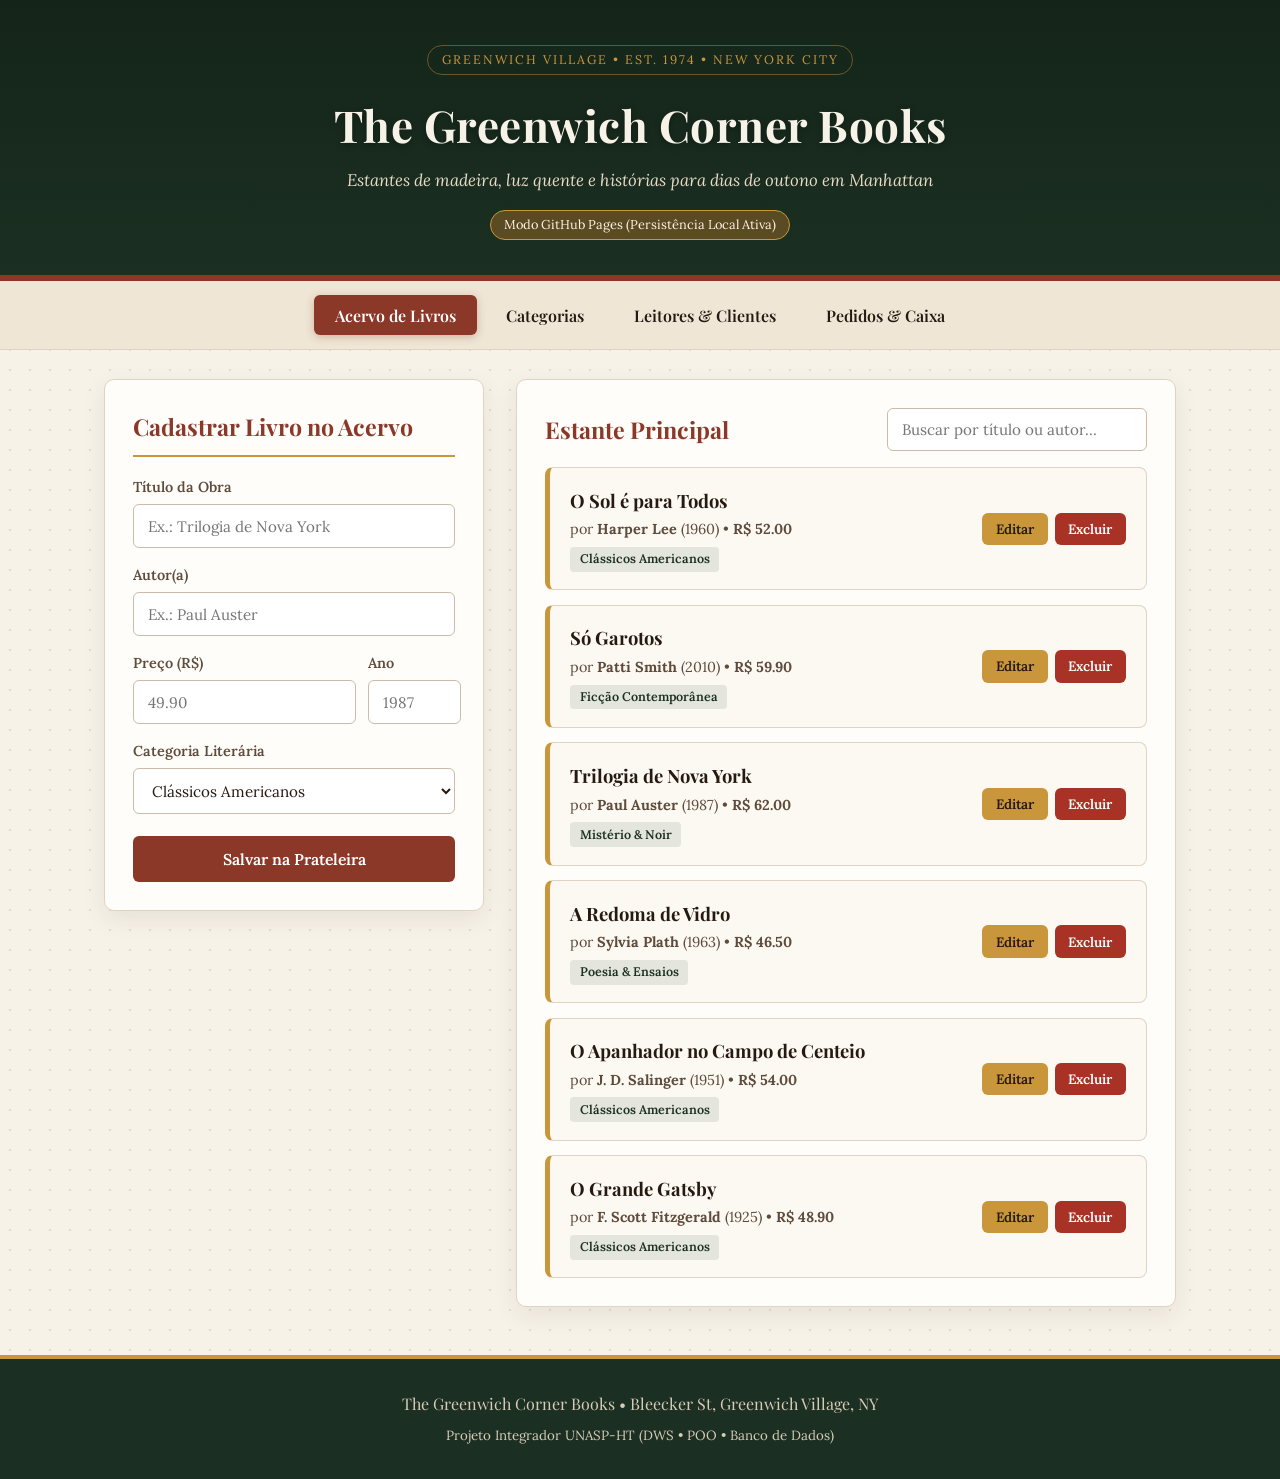
==== templates/index.html @ a06cc048 "Separa backend (models, dao), templates, static e database; ajusta app e deploy Co-Authored-By: Clau" ====
<!DOCTYPE html>
<html lang="pt-BR">
<head>
    <meta charset="UTF-8">
    <meta name="viewport" content="width=device-width, initial-scale=1.0">
    <title>The Greenwich Corner Books • New York</title>
    <style>
@import url('https://fonts.googleapis.com/css2?family=Playfair+Display:ital,wght@0,600;0,700;1,400&family=Lora:ital,wght@0,400;0,600;1,400&display=swap');

:root {
    --verde-fachada: #1b3022;
    --verde-musgo: #2d4736;
    --tijolo-ny: #8c3829;
    --tijolo-hover: #6e291d;
    --dourado-luz: #c9963b;
    --outono-ambar: #d4822a;
    --papel-creme: #f7f2e8;
    --cartao-branco: #fffdf9;
    --madeira-escura: #261911;
    --texto-suave: #5e4b3c;
    --borda-sutil: #dfd3c3;
    --sombra-quente: 0 8px 24px rgba(38, 25, 17, 0.08);
}

* {
    box-sizing: border-box;
}

body {
    margin: 0;
    padding: 0;
    background-color: var(--papel-creme);
    background-image: radial-gradient(#e6dccb 0.75px, transparent 0.75px);
    background-size: 20px 20px;
    color: var(--madeira-escura);
    font-family: 'Lora', Georgia, serif;
    line-height: 1.6;
}

.storefront-header {
    background: linear-gradient(180deg, #142419 0%, var(--verde-fachada) 100%);
    color: var(--papel-creme);
    text-align: center;
    padding: 2.8rem 1.5rem 2.2rem;
    border-bottom: 6px solid var(--tijolo-ny);
    box-shadow: 0 4px 18px rgba(0, 0, 0, 0.2);
}

.header-inner {
    max-width: 960px;
    margin: 0 auto;
}

.badge-location {
    display: inline-block;
    font-size: 0.78rem;
    letter-spacing: 2px;
    text-transform: uppercase;
    color: var(--dourado-luz);
    border: 1px solid rgba(201, 150, 59, 0.45);
    padding: 0.25rem 0.85rem;
    border-radius: 999px;
    margin-bottom: 0.75rem;
}

.storefront-header h1 {
    font-family: 'Playfair Display', Georgia, serif;
    font-size: 2.75rem;
    margin: 0.2rem 0;
    letter-spacing: 0.5px;
    text-shadow: 0 2px 6px rgba(0, 0, 0, 0.35);
}

.subtitle {
    margin: 0.4rem 0 1rem;
    color: #e8dcc8;
    font-style: italic;
    font-size: 1.05rem;
}

.status-pill {
    display: inline-block;
    font-size: 0.8rem;
    padding: 0.25rem 0.8rem;
    border-radius: 999px;
    background-color: rgba(255, 255, 255, 0.12);
    color: #f4e8d1;
}

.status-pill.online {
    background-color: rgba(46, 125, 50, 0.35);
    border: 1px solid #81c784;
    color: #e8f5e9;
}

.status-pill.demo {
    background-color: rgba(212, 130, 42, 0.35);
    border: 1px solid var(--dourado-luz);
    color: #fff3e0;
}

.main-nav {
    display: flex;
    justify-content: center;
    flex-wrap: wrap;
    gap: 0.5rem;
    background-color: #efe6d5;
    padding: 0.85rem 1rem;
    border-bottom: 1px solid var(--borda-sutil);
}

.nav-tab {
    background: transparent;
    border: 1px solid transparent;
    color: var(--madeira-escura);
    font-family: 'Playfair Display', Georgia, serif;
    font-size: 1rem;
    font-weight: 600;
    padding: 0.55rem 1.25rem;
    border-radius: 6px;
    cursor: pointer;
    transition: all 0.25s ease;
}

.nav-tab:hover {
    background-color: rgba(140, 56, 41, 0.1);
    color: var(--tijolo-ny);
}

.nav-tab.active {
    background-color: var(--tijolo-ny);
    color: #fff;
    box-shadow: 0 2px 8px rgba(140, 56, 41, 0.3);
}

.feedback-banner {
    max-width: 1120px;
    margin: 1rem auto 0;
    padding: 0 1.5rem;
}

.feedback-msg {
    padding: 0.85rem 1.2rem;
    border-radius: 6px;
    font-weight: 600;
    font-size: 0.95rem;
}

.feedback-msg.success {
    background-color: #e6f4ea;
    color: #1e4620;
    border-left: 5px solid #2e7d32;
}

.feedback-msg.error {
    background-color: #fce8e6;
    color: #7f1d1d;
    border-left: 5px solid #c62828;
}

.container {
    max-width: 1120px;
    margin: 1.8rem auto 3rem;
    padding: 0 1.5rem;
}

.tab-panel {
    display: none;
}

.tab-panel.active {
    display: block;
}

.grid-layout {
    display: grid;
    grid-template-columns: 380px 1fr;
    gap: 2rem;
    align-items: start;
}

.card {
    background-color: var(--cartao-branco);
    border: 1px solid var(--borda-sutil);
    border-radius: 10px;
    padding: 1.75rem;
    box-shadow: var(--sombra-quente);
}

.card h2 {
    font-family: 'Playfair Display', Georgia, serif;
    color: var(--tijolo-ny);
    margin-top: 0;
    margin-bottom: 1.2rem;
    padding-bottom: 0.6rem;
    border-bottom: 2px solid var(--dourado-luz);
    font-size: 1.45rem;
}

form {
    display: flex;
    flex-direction: column;
    gap: 1rem;
}

.field {
    display: flex;
    flex-direction: column;
    gap: 0.35rem;
}

.field-row {
    display: flex;
    gap: 0.75rem;
}

.field-row > * {
    flex: 1;
}

label {
    font-size: 0.9rem;
    font-weight: 600;
    color: var(--texto-suave);
}

input, select {
    padding: 0.7rem 0.85rem;
    border: 1px solid #cbbba8;
    border-radius: 6px;
    background-color: #fff;
    color: var(--madeira-escura);
    font-family: inherit;
    font-size: 0.95rem;
    transition: border-color 0.2s, box-shadow 0.2s;
}

input:focus, select:focus {
    outline: none;
    border-color: var(--dourado-luz);
    box-shadow: 0 0 0 3px rgba(201, 150, 59, 0.2);
}

.form-actions {
    display: flex;
    gap: 0.6rem;
    margin-top: 0.4rem;
}

button {
    font-family: inherit;
    font-weight: 600;
    border: none;
    border-radius: 6px;
    cursor: pointer;
    transition: background-color 0.2s, transform 0.1s;
}

button:active {
    transform: scale(0.99);
}

.btn-primary {
    flex: 1;
    background-color: var(--tijolo-ny);
    color: #fff;
    padding: 0.8rem 1.2rem;
    font-size: 0.98rem;
}

.btn-primary:hover {
    background-color: var(--verde-fachada);
}

.btn-secondary {
    background-color: #e0d5c5;
    color: var(--madeira-escura);
    padding: 0.8rem 1rem;
}

.btn-secondary:hover {
    background-color: #cfc1ae;
}

.btn-accent {
    background-color: var(--verde-fachada);
    color: #fff;
    padding: 0.7rem 1rem;
}

.btn-accent:hover {
    background-color: var(--verde-musgo);
}

.hidden {
    display: none !important;
}

.list-header {
    display: flex;
    justify-content: space-between;
    align-items: center;
    gap: 1rem;
    flex-wrap: wrap;
    margin-bottom: 1rem;
}

.list-header h2 {
    margin-bottom: 0;
    border-bottom: none;
    padding-bottom: 0;
}

.search-input {
    max-width: 260px;
    width: 100%;
}

.items-list {
    display: flex;
    flex-direction: column;
    gap: 0.9rem;
}

.item-card {
    background-color: #fcf9f2;
    border: 1px solid var(--borda-sutil);
    border-left: 5px solid var(--dourado-luz);
    border-radius: 8px;
    padding: 1.1rem 1.25rem;
    display: flex;
    justify-content: space-between;
    align-items: center;
    gap: 1rem;
    transition: transform 0.2s, box-shadow 0.2s;
}

.item-card:hover {
    transform: translateY(-2px);
    box-shadow: 0 4px 14px rgba(38, 25, 17, 0.08);
}

.item-info h3 {
    margin: 0 0 0.2rem;
    font-family: 'Playfair Display', Georgia, serif;
    font-size: 1.15rem;
    color: var(--madeira-escura);
}

.item-meta {
    font-size: 0.9rem;
    color: var(--texto-suave);
}

.tag-categoria {
    display: inline-block;
    background-color: rgba(27, 48, 34, 0.1);
    color: var(--verde-fachada);
    font-size: 0.78rem;
    font-weight: 600;
    padding: 0.15rem 0.6rem;
    border-radius: 4px;
    margin-top: 0.35rem;
}

.item-actions {
    display: flex;
    gap: 0.45rem;
    flex-shrink: 0;
}

.btn-edit {
    background-color: var(--dourado-luz);
    color: var(--madeira-escura);
    padding: 0.45rem 0.85rem;
    font-size: 0.85rem;
}

.btn-edit:hover {
    background-color: #b88428;
}

.btn-del {
    background-color: #a93226;
    color: #fff;
    padding: 0.45rem 0.85rem;
    font-size: 0.85rem;
}

.btn-del:hover {
    background-color: #87241a;
}

.cart-box {
    background-color: #f9f4ea;
    border: 1px dashed #c8b8a2;
    border-radius: 6px;
    padding: 0.85rem;
    min-height: 60px;
}

.cart-line {
    display: flex;
    justify-content: space-between;
    align-items: center;
    padding: 0.35rem 0;
    border-bottom: 1px solid #e8decb;
    font-size: 0.9rem;
}

.cart-line:last-child {
    border-bottom: none;
}

.cart-total {
    display: flex;
    justify-content: space-between;
    align-items: center;
    background-color: var(--verde-fachada);
    color: var(--papel-creme);
    padding: 0.85rem 1rem;
    border-radius: 6px;
    font-size: 1.05rem;
}

.empty-hint {
    margin: 0;
    color: var(--texto-suave);
    font-style: italic;
    font-size: 0.9rem;
    text-align: center;
}

.status-select-inline {
    padding: 0.35rem 0.6rem;
    font-size: 0.85rem;
}

.storefront-footer {
    text-align: center;
    padding: 2rem 1rem;
    background-color: var(--verde-fachada);
    color: #d8ccb8;
    border-top: 4px solid var(--dourado-luz);
}

.storefront-footer p {
    margin: 0 0 0.3rem;
    font-family: 'Playfair Display', Georgia, serif;
}

@media (max-width: 860px) {
    .grid-layout {
        grid-template-columns: 1fr;
    }
    .storefront-header h1 {
        font-size: 2.1rem;
    }
}

    </style>
</head>
<body>
    <header class="storefront-header">
        <div class="header-inner">
            <span class="badge-location">Greenwich Village • Est. 1974 • New York City</span>
            <h1>The Greenwich Corner Books</h1>
            <p class="subtitle">Estantes de madeira, luz quente e histórias para dias de outono em Manhattan</p>
            <div class="status-bar">
                <span id="api-status-badge" class="status-pill">Conectando ao sistema...</span>
            </div>
        </div>
    </header>

    <nav class="main-nav" aria-label="Navegação do sistema">
        <button class="nav-tab active" data-tab="tab-livros">Acervo de Livros</button>
        <button class="nav-tab" data-tab="tab-categorias">Categorias</button>
        <button class="nav-tab" data-tab="tab-clientes">Leitores & Clientes</button>
        <button class="nav-tab" data-tab="tab-pedidos">Pedidos & Caixa</button>
    </nav>

    <div id="feedback-banner" class="feedback-banner" role="status" aria-live="polite"></div>

    <main class="container">
        <!-- SEÇÃO 1: LIVROS -->
        <section id="tab-livros" class="tab-panel active">
            <div class="grid-layout">
                <article class="card form-card">
                    <h2 id="titulo-form-livro">Cadastrar Livro no Acervo</h2>
                    <form id="form-livro">
                        <input type="hidden" id="livro-id">

                        <div class="field">
                            <label for="livro-titulo">Título da Obra</label>
                            <input type="text" id="livro-titulo" placeholder="Ex.: Trilogia de Nova York" required minlength="2">
                        </div>

                        <div class="field">
                            <label for="livro-autor">Autor(a)</label>
                            <input type="text" id="livro-autor" placeholder="Ex.: Paul Auster" required minlength="2">
                        </div>

                        <div class="field-row">
                            <div class="field">
                                <label for="livro-preco">Preço (R$)</label>
                                <input type="number" id="livro-preco" step="0.01" min="0.01" placeholder="49.90" required>
                            </div>
                            <div class="field">
                                <label for="livro-ano">Ano</label>
                                <input type="number" id="livro-ano" min="1450" max="2026" placeholder="1987" required>
                            </div>
                        </div>

                        <div class="field">
                            <label for="livro-categoria">Categoria Literária</label>
                            <select id="livro-categoria" required></select>
                        </div>

                        <div class="form-actions">
                            <button type="submit" id="btn-salvar-livro" class="btn-primary">Salvar na Prateleira</button>
                            <button type="button" id="btn-cancelar-livro" class="btn-secondary hidden">Cancelar Edição</button>
                        </div>
                    </form>
                </article>

                <article class="card list-card">
                    <div class="list-header">
                        <h2>Estante Principal</h2>
                        <input type="search" id="busca-livro" class="search-input" placeholder="Buscar por título ou autor...">
                    </div>
                    <div id="lista-livros" class="items-list"></div>
                </article>
            </div>
        </section>

        <!-- SEÇÃO 2: CATEGORIAS -->
        <section id="tab-categorias" class="tab-panel">
            <div class="grid-layout">
                <article class="card form-card">
                    <h2 id="titulo-form-categoria">Nova Categoria</h2>
                    <form id="form-categoria">
                        <input type="hidden" id="categoria-id">
                        <div class="field">
                            <label for="categoria-nome">Nome da Categoria</label>
                            <input type="text" id="categoria-nome" placeholder="Ex.: Poesia Beat" required minlength="2">
                        </div>
                        <div class="form-actions">
                            <button type="submit" class="btn-primary">Salvar Categoria</button>
                            <button type="button" id="btn-cancelar-categoria" class="btn-secondary hidden">Cancelar</button>
                        </div>
                    </form>
                </article>

                <article class="card list-card">
                    <h2>Seções da Livraria</h2>
                    <div id="lista-categorias" class="items-list"></div>
                </article>
            </div>
        </section>

        <!-- SEÇÃO 3: CLIENTES -->
        <section id="tab-clientes" class="tab-panel">
            <div class="grid-layout">
                <article class="card form-card">
                    <h2 id="titulo-form-cliente">Cadastrar Leitor</h2>
                    <form id="form-cliente">
                        <input type="hidden" id="cliente-id">

                        <div class="field">
                            <label for="cliente-nome">Nome Completo</label>
                            <input type="text" id="cliente-nome" placeholder="Ex.: Clara Oswald" required minlength="3">
                        </div>

                        <div class="field">
                            <label for="cliente-email">E-mail</label>
                            <input type="email" id="cliente-email" placeholder="clara@nycmail.com" required>
                        </div>

                        <div class="field">
                            <label for="cliente-telefone">Telefone</label>
                            <input type="tel" id="cliente-telefone" placeholder="(212) 555-0199">
                        </div>

                        <div class="form-actions">
                            <button type="submit" class="btn-primary">Salvar Leitor</button>
                            <button type="button" id="btn-cancelar-cliente" class="btn-secondary hidden">Cancelar</button>
                        </div>
                    </form>
                </article>

                <article class="card list-card">
                    <h2>Leitores Cadastrados</h2>
                    <div id="lista-clientes" class="items-list"></div>
                </article>
            </div>
        </section>

        <!-- SEÇÃO 4: PEDIDOS & CARRINHO -->
        <section id="tab-pedidos" class="tab-panel">
            <div class="grid-layout">
                <article class="card form-card">
                    <h2>Registrar Novo Pedido</h2>
                    <form id="form-pedido">
                        <div class="field">
                            <label for="pedido-cliente">Cliente</label>
                            <select id="pedido-cliente" required></select>
                        </div>

                        <div class="field">
                            <label for="pedido-status">Status Inicial</label>
                            <select id="pedido-status">
                                <option value="Pendente">Pendente</option>
                                <option value="Preparando">Preparando</option>
                                <option value="Entregue">Entregue</option>
                            </select>
                        </div>

                        <div class="cart-builder">
                            <label>Adicionar Livro ao Pedido</label>
                            <div class="field-row">
                                <select id="pedido-livro-select"></select>
                                <input type="number" id="pedido-livro-qtd" value="1" min="1" max="50" style="max-width: 80px;">
                                <button type="button" id="btn-add-item" class="btn-accent">+ Item</button>
                            </div>
                        </div>

                        <div id="carrinho-itens" class="cart-box">
                            <p class="empty-hint">Nenhum livro adicionado ao pedido ainda.</p>
                        </div>

                        <div class="cart-total">
                            <span>Total do Pedido:</span>
                            <strong id="pedido-total">R$ 0,00</strong>
                        </div>

                        <button type="submit" class="btn-primary">Finalizar Pedido</button>
                    </form>
                </article>

                <article class="card list-card">
                    <h2>Histórico de Pedidos</h2>
                    <div id="lista-pedidos" class="items-list"></div>
                </article>
            </div>
        </section>
    </main>

    <footer class="storefront-footer">
        <p>The Greenwich Corner Books • Bleecker St, Greenwich Village, NY</p>
        <small>Projeto Integrador UNASP-HT (DWS • POO • Banco de Dados)</small>
    </footer>

    <script>
// ============================================================================
// THE GREENWICH CORNER BOOKS - FRONT-END CRUD COM FETCH API
// Integra-se à API REST em Flask (http://127.0.0.1:5000/api) em ambiente local e
// ativa automaticamente o modo GitHub Pages (LocalStorage) quando hospedado online.
// ============================================================================

const API_BASE = "http://127.0.0.1:5000/api";
const isHostedOnGitHub =
    window.location.hostname.includes("github.io") ||
    (window.location.protocol !== "file:" &&
        window.location.hostname !== "localhost" &&
        window.location.hostname !== "127.0.0.1");

let modoDemoGitHub = isHostedOnGitHub;

let cacheCategorias = [];
let cacheClientes = [];
let cacheLivros = [];
let cachePedidos = [];
let carrinhoPedido = [];

// Dados iniciais sincronizados com database/banco.sql e backend/dao.py
const SEED_DATA = {
    categorias: [
        { id_categoria: 1, nome: "Clássicos Americanos" },
        { id_categoria: 2, nome: "Ficção Contemporânea" },
        { id_categoria: 3, nome: "Poesia & Ensaios" },
        { id_categoria: 4, nome: "Mistério & Noir" },
        { id_categoria: 5, nome: "Artes & Arquitetura" }
    ],
    clientes: [
        { id_cliente: 1, nome: "Clara Oswald", email: "clara.oswald@nycmail.com", telefone: "(212) 555-0142" },
        { id_cliente: 2, nome: "Arthur Pendelton", email: "arthur.p@villagebooks.com", telefone: "(212) 555-0198" },
        { id_cliente: 3, nome: "Maya Lin", email: "maya.lin@brooklyn.org", telefone: "(718) 555-0174" },
        { id_cliente: 4, nome: "Julian Vance", email: "julian.vance@soho.net", telefone: "(646) 555-0119" }
    ],
    livros: [
        { id_livro: 1, titulo: "O Grande Gatsby", autor: "F. Scott Fitzgerald", preco: 48.90, ano_publicacao: 1925, id_categoria: 1 },
        { id_livro: 2, titulo: "O Apanhador no Campo de Centeio", autor: "J. D. Salinger", preco: 54.00, ano_publicacao: 1951, id_categoria: 1 },
        { id_livro: 3, titulo: "A Redoma de Vidro", autor: "Sylvia Plath", preco: 46.50, ano_publicacao: 1963, id_categoria: 3 },
        { id_livro: 4, titulo: "Trilogia de Nova York", autor: "Paul Auster", preco: 62.00, ano_publicacao: 1987, id_categoria: 4 },
        { id_livro: 5, titulo: "Só Garotos", autor: "Patti Smith", preco: 59.90, ano_publicacao: 2010, id_categoria: 2 },
        { id_livro: 6, titulo: "O Sol é para Todos", autor: "Harper Lee", preco: 52.00, ano_publicacao: 1960, id_categoria: 1 }
    ],
    pedidos: [
        {
            id_pedido: 101,
            data_pedido: "2026-11-05",
            status: "Entregue",
            valor_total: 102.90,
            id_cliente: 1,
            itens: [
                { id_livro: 1, quantidade: 1, preco_unitario: 48.90 },
                { id_livro: 2, quantidade: 1, preco_unitario: 54.00 }
            ]
        },
        {
            id_pedido: 102,
            data_pedido: "2026-11-10",
            status: "Preparando",
            valor_total: 121.90,
            id_cliente: 2,
            itens: [
                { id_livro: 4, quantidade: 1, preco_unitario: 62.00 },
                { id_livro: 5, quantidade: 1, preco_unitario: 59.90 }
            ]
        },
        {
            id_pedido: 103,
            data_pedido: "2026-11-12",
            status: "Pendente",
            valor_total: 93.00,
            id_cliente: 3,
            itens: [
                { id_livro: 3, quantidade: 2, preco_unitario: 46.50 }
            ]
        }
    ]
};

function escapeHtml(texto) {
    return String(texto ?? "")
        .replace(/&/g, "&amp;")
        .replace(/</g, "&lt;")
        .replace(/>/g, "&gt;")
        .replace(/"/g, "&quot;")
        .replace(/'/g, "&#39;");
}

function getLocalDB() {
    const salvo = localStorage.getItem("greenwich_bookshop_db");
    if (!salvo) {
        localStorage.setItem("greenwich_bookshop_db", JSON.stringify(SEED_DATA));
        return JSON.parse(JSON.stringify(SEED_DATA));
    }
    return JSON.parse(salvo);
}

function saveLocalDB(db) {
    localStorage.setItem("greenwich_bookshop_db", JSON.stringify(db));
}

function mostrarFeedback(mensagem, tipo = "success") {
    const banner = document.getElementById("feedback-banner");
    banner.innerHTML = `<div class="feedback-msg ${tipo}">${escapeHtml(mensagem)}</div>`;
    setTimeout(() => {
        banner.innerHTML = "";
    }, 4500);
}

async function apiRequest(endpoint, options = {}) {
    if (!modoDemoGitHub) {
        const controller = new AbortController();
        const timeoutId = setTimeout(() => controller.abort(), 1800);
        try {
            const response = await fetch(`${API_BASE}${endpoint}`, {
                ...options,
                signal: controller.signal
            });
            clearTimeout(timeoutId);
            const data = await response.json();
            if (!response.ok) {
                throw new Error(data.erro || "Erro na operação.");
            }
            return data;
        } catch (erro) {
            clearTimeout(timeoutId);
            const isNetworkOrTimeout =
                erro.name === "AbortError" ||
                (erro.message && (erro.message.includes("Failed to fetch") || erro.message.includes("NetworkError")));
            if (!isNetworkOrTimeout) {
                throw erro;
            }
            modoDemoGitHub = true;
            atualizarBadgeConexao();
        }
    }

    return executarNoLocalStorage(endpoint, options);
}

function executarNoLocalStorage(endpoint, options) {
    const db = getLocalDB();
    const method = (options.method || "GET").toUpperCase();
    const body = options.body ? JSON.parse(options.body) : null;

    if (endpoint === "/categorias" && method === "GET") return db.categorias;
    if (endpoint === "/categorias" && method === "POST") {
        const novoId = db.categorias.length ? Math.max(...db.categorias.map(c => c.id_categoria)) + 1 : 1;
        db.categorias.push({ id_categoria: novoId, nome: body.nome });
        saveLocalDB(db);
        return { id_categoria: novoId, mensagem: "Categoria cadastrada!" };
    }
    if (endpoint.startsWith("/categorias/") && method === "PUT") {
        const id = parseInt(endpoint.split("/")[2], 10);
        const item = db.categorias.find(c => c.id_categoria === id);
        if (item) item.nome = body.nome;
        saveLocalDB(db);
        return { mensagem: "Categoria atualizada!" };
    }
    if (endpoint.startsWith("/categorias/") && method === "DELETE") {
        const id = parseInt(endpoint.split("/")[2], 10);
        if (db.livros.some(l => l.id_categoria === id)) {
            throw new Error("Não é possível excluir: existem livros vinculados a esta categoria.");
        }
        db.categorias = db.categorias.filter(c => c.id_categoria !== id);
        saveLocalDB(db);
        return { mensagem: "Categoria removida!" };
    }

    if (endpoint === "/clientes" && method === "GET") return db.clientes;
    if (endpoint === "/clientes" && method === "POST") {
        if (db.clientes.some(c => c.email.toLowerCase() === body.email.toLowerCase())) {
            throw new Error("Este e-mail já está cadastrado para outro cliente.");
        }
        const novoId = db.clientes.length ? Math.max(...db.clientes.map(c => c.id_cliente)) + 1 : 1;
        db.clientes.push({ id_cliente: novoId, nome: body.nome, email: body.email, telefone: body.telefone || "" });
        saveLocalDB(db);
        return { id_cliente: novoId, mensagem: "Cliente cadastrado!" };
    }
    if (endpoint.startsWith("/clientes/") && method === "PUT") {
        const id = parseInt(endpoint.split("/")[2], 10);
        if (db.clientes.some(c => c.email.toLowerCase() === body.email.toLowerCase() && c.id_cliente !== id)) {
            throw new Error("Este e-mail já pertence a outro cliente.");
        }
        const cli = db.clientes.find(c => c.id_cliente === id);
        if (cli) Object.assign(cli, body);
        saveLocalDB(db);
        return { mensagem: "Cliente atualizado!" };
    }
    if (endpoint.startsWith("/clientes/") && method === "DELETE") {
        const id = parseInt(endpoint.split("/")[2], 10);
        if (db.pedidos.some(p => p.id_cliente === id)) {
            throw new Error("Não é possível excluir: este cliente possui pedidos registrados.");
        }
        db.clientes = db.clientes.filter(c => c.id_cliente !== id);
        saveLocalDB(db);
        return { mensagem: "Cliente removido!" };
    }

    if (endpoint === "/livros" && method === "GET") {
        return db.livros.map(l => {
            const cat = db.categorias.find(c => c.id_categoria === l.id_categoria);
            return { ...l, nome_categoria: cat ? cat.nome : "Sem Categoria" };
        }).reverse();
    }
    if (endpoint === "/livros" && method === "POST") {
        const novoId = db.livros.length ? Math.max(...db.livros.map(l => l.id_livro)) + 1 : 1;
        db.livros.push({ id_livro: novoId, ...body });
        saveLocalDB(db);
        return { id_livro: novoId, mensagem: "Livro adicionado!" };
    }
    if (endpoint.startsWith("/livros/") && method === "PUT") {
        const id = parseInt(endpoint.split("/")[2], 10);
        const liv = db.livros.find(l => l.id_livro === id);
        if (liv) Object.assign(liv, body);
        saveLocalDB(db);
        return { mensagem: "Livro atualizado!" };
    }
    if (endpoint.startsWith("/livros/") && method === "DELETE") {
        const id = parseInt(endpoint.split("/")[2], 10);
        const emPedido = db.pedidos.some(p => p.itens.some(i => i.id_livro === id));
        if (emPedido) {
            throw new Error("Não é possível excluir: este livro faz parte de um pedido registrado.");
        }
        db.livros = db.livros.filter(l => l.id_livro !== id);
        saveLocalDB(db);
        return { mensagem: "Livro removido!" };
    }

    if (endpoint === "/pedidos" && method === "GET") {
        return db.pedidos.map(p => {
            const cli = db.clientes.find(c => c.id_cliente === p.id_cliente);
            const itensEnriquecidos = p.itens.map(i => {
                const liv = db.livros.find(l => l.id_livro === i.id_livro);
                return { ...i, titulo_livro: liv ? liv.titulo : `Livro #${i.id_livro}` };
            });
            return { ...p, nome_cliente: cli ? cli.nome : "Cliente", itens: itensEnriquecidos };
        }).reverse();
    }
    if (endpoint === "/pedidos" && method === "POST") {
        const novoId = db.pedidos.length ? Math.max(...db.pedidos.map(p => p.id_pedido)) + 1 : 101;
        const total = body.itens.reduce((acc, i) => acc + i.quantidade * i.preco_unitario, 0);
        const hoje = new Date().toISOString().split("T")[0];
        db.pedidos.push({
            id_pedido: novoId,
            data_pedido: hoje,
            status: body.status || "Pendente",
            valor_total: total,
            id_cliente: body.id_cliente,
            itens: body.itens
        });
        saveLocalDB(db);
        return { id_pedido: novoId, mensagem: "Pedido registrado!" };
    }
    if (endpoint.startsWith("/pedidos/") && method === "PUT") {
        const id = parseInt(endpoint.split("/")[2], 10);
        const ped = db.pedidos.find(p => p.id_pedido === id);
        if (ped) ped.status = body.status;
        saveLocalDB(db);
        return { mensagem: "Status atualizado!" };
    }
    if (endpoint.startsWith("/pedidos/") && method === "DELETE") {
        const id = parseInt(endpoint.split("/")[2], 10);
        db.pedidos = db.pedidos.filter(p => p.id_pedido !== id);
        saveLocalDB(db);
        return { mensagem: "Pedido excluído!" };
    }

    return {};
}

function atualizarBadgeConexao() {
    const badge = document.getElementById("api-status-badge");
    if (modoDemoGitHub) {
        badge.textContent = "Modo GitHub Pages (Persistência Local Ativa)";
        badge.className = "status-pill demo";
    } else {
        badge.textContent = "API REST Flask + SQLite Conectada";
        badge.className = "status-pill online";
    }
}

async function carregarTudo() {
    await carregarCategorias();
    await carregarClientes();
    await carregarLivros();
    await carregarPedidos();
    atualizarBadgeConexao();
}

async function carregarCategorias() {
    cacheCategorias = await apiRequest("/categorias");
    const lista = document.getElementById("lista-categorias");
    const selectLivro = document.getElementById("livro-categoria");

    lista.innerHTML = "";
    selectLivro.innerHTML = "";

    cacheCategorias.forEach(cat => {
        const option = document.createElement("option");
        option.value = cat.id_categoria;
        option.textContent = cat.nome;
        selectLivro.appendChild(option);

        const div = document.createElement("div");
        div.className = "item-card";
        div.innerHTML = `
            <div class="item-info">
                <h3>${escapeHtml(cat.nome)}</h3>
                <span class="item-meta">Código #${cat.id_categoria}</span>
            </div>
            <div class="item-actions">
                <button class="btn-edit" onclick="editarCategoria(${cat.id_categoria})">Editar</button>
                <button class="btn-del" onclick="excluirCategoria(${cat.id_categoria})">Excluir</button>
            </div>
        `;
        lista.appendChild(div);
    });
}

async function carregarClientes() {
    cacheClientes = await apiRequest("/clientes");
    const lista = document.getElementById("lista-clientes");
    const selectPedido = document.getElementById("pedido-cliente");

    lista.innerHTML = "";
    selectPedido.innerHTML = "";

    cacheClientes.forEach(cli => {
        const option = document.createElement("option");
        option.value = cli.id_cliente;
        option.textContent = `${cli.nome} (${cli.email})`;
        selectPedido.appendChild(option);

        const div = document.createElement("div");
        div.className = "item-card";
        div.innerHTML = `
            <div class="item-info">
                <h3>${escapeHtml(cli.nome)}</h3>
                <div class="item-meta">${escapeHtml(cli.email)} ${cli.telefone ? "• " + escapeHtml(cli.telefone) : ""}</div>
            </div>
            <div class="item-actions">
                <button class="btn-edit" onclick="editarCliente(${cli.id_cliente})">Editar</button>
                <button class="btn-del" onclick="excluirCliente(${cli.id_cliente})">Excluir</button>
            </div>
        `;
        lista.appendChild(div);
    });
}

async function carregarLivros() {
    cacheLivros = await apiRequest("/livros");
    renderizarLivros(cacheLivros);

    const selectPedidoLivro = document.getElementById("pedido-livro-select");
    selectPedidoLivro.innerHTML = "";
    cacheLivros.forEach(liv => {
        const opt = document.createElement("option");
        opt.value = liv.id_livro;
        opt.textContent = `${liv.titulo} — R$ ${Number(liv.preco).toFixed(2)}`;
        selectPedidoLivro.appendChild(opt);
    });
}

function renderizarLivros(livros) {
    const lista = document.getElementById("lista-livros");
    lista.innerHTML = "";

    if (!livros.length) {
        lista.innerHTML = `<p class="empty-hint">Nenhum livro encontrado na prateleira.</p>`;
        return;
    }

    livros.forEach(liv => {
        const div = document.createElement("div");
        div.className = "item-card";
        div.innerHTML = `
            <div class="item-info">
                <h3>${escapeHtml(liv.titulo)}</h3>
                <div class="item-meta">por <strong>${escapeHtml(liv.autor)}</strong> (${liv.ano_publicacao}) • <strong>R$ ${Number(liv.preco).toFixed(2)}</strong></div>
                <span class="tag-categoria">${escapeHtml(liv.nome_categoria || "Geral")}</span>
            </div>
            <div class="item-actions">
                <button class="btn-edit" onclick="editarLivro(${liv.id_livro})">Editar</button>
                <button class="btn-del" onclick="excluirLivro(${liv.id_livro})">Excluir</button>
            </div>
        `;
        lista.appendChild(div);
    });
}

async function carregarPedidos() {
    cachePedidos = await apiRequest("/pedidos");
    const lista = document.getElementById("lista-pedidos");
    lista.innerHTML = "";

    if (!cachePedidos.length) {
        lista.innerHTML = `<p class="empty-hint">Nenhum pedido registrado ainda.</p>`;
        return;
    }

    cachePedidos.forEach(ped => {
        const resumoItens = ped.itens
            .map(i => `${i.quantidade}x ${escapeHtml(i.titulo_livro)} (R$ ${Number(i.preco_unitario).toFixed(2)})`)
            .join(" • ");

        const div = document.createElement("div");
        div.className = "item-card";
        div.innerHTML = `
            <div class="item-info">
                <h3>Pedido #${ped.id_pedido} — ${escapeHtml(ped.nome_cliente)}</h3>
                <div class="item-meta">Data: ${escapeHtml(ped.data_pedido)} • Total: <strong>R$ ${Number(ped.valor_total).toFixed(2)}</strong></div>
                <div class="item-meta" style="margin-top: 4px;">${resumoItens}</div>
            </div>
            <div class="item-actions">
                <select class="status-select-inline" onchange="alterarStatusPedido(${ped.id_pedido}, this.value)" aria-label="Status do pedido">
                    <option value="Pendente" ${ped.status === "Pendente" ? "selected" : ""}>Pendente</option>
                    <option value="Preparando" ${ped.status === "Preparando" ? "selected" : ""}>Preparando</option>
                    <option value="Entregue" ${ped.status === "Entregue" ? "selected" : ""}>Entregue</option>
                </select>
                <button class="btn-del" onclick="excluirPedido(${ped.id_pedido})">Excluir</button>
            </div>
        `;
        lista.appendChild(div);
    });
}

document.getElementById("form-livro").addEventListener("submit", async (e) => {
    e.preventDefault();
    const id = document.getElementById("livro-id").value;
    const payload = {
        titulo: document.getElementById("livro-titulo").value.trim(),
        autor: document.getElementById("livro-autor").value.trim(),
        preco: parseFloat(document.getElementById("livro-preco").value),
        ano_publicacao: parseInt(document.getElementById("livro-ano").value, 10),
        id_categoria: parseInt(document.getElementById("livro-categoria").value, 10)
    };

    try {
        if (id) {
            await apiRequest(`/livros/${id}`, {
                method: "PUT",
                headers: { "Content-Type": "application/json" },
                body: JSON.stringify(payload)
            });
            mostrarFeedback("Livro atualizado na prateleira!");
        } else {
            await apiRequest("/livros", {
                method: "POST",
                headers: { "Content-Type": "application/json" },
                body: JSON.stringify(payload)
            });
            mostrarFeedback("Novo livro cadastrado no acervo!");
        }
        resetFormLivro();
        await carregarLivros();
    } catch (erro) {
        mostrarFeedback(erro.message, "error");
    }
});

function editarLivro(id) {
    const liv = cacheLivros.find(l => l.id_livro === id);
    if (!liv) return;
    document.getElementById("livro-id").value = liv.id_livro;
    document.getElementById("livro-titulo").value = liv.titulo;
    document.getElementById("livro-autor").value = liv.autor;
    document.getElementById("livro-preco").value = liv.preco;
    document.getElementById("livro-ano").value = liv.ano_publicacao;
    document.getElementById("livro-categoria").value = liv.id_categoria;
    document.getElementById("titulo-form-livro").textContent = "Editar Livro";
    document.getElementById("btn-cancelar-livro").classList.remove("hidden");
}

function resetFormLivro() {
    document.getElementById("form-livro").reset();
    document.getElementById("livro-id").value = "";
    document.getElementById("titulo-form-livro").textContent = "Cadastrar Livro no Acervo";
    document.getElementById("btn-cancelar-livro").classList.add("hidden");
}

document.getElementById("btn-cancelar-livro").addEventListener("click", resetFormLivro);

async function excluirLivro(id) {
    if (!confirm("Remover este livro da estante?")) return;
    try {
        await apiRequest(`/livros/${id}`, { method: "DELETE" });
        mostrarFeedback("Livro removido do acervo.");
        await carregarLivros();
    } catch (erro) {
        mostrarFeedback(erro.message, "error");
    }
}

document.getElementById("busca-livro").addEventListener("input", (e) => {
    const termo = e.target.value.toLowerCase();
    const filtrados = cacheLivros.filter(
        l => l.titulo.toLowerCase().includes(termo) || l.autor.toLowerCase().includes(termo)
    );
    renderizarLivros(filtrados);
});

document.getElementById("form-categoria").addEventListener("submit", async (e) => {
    e.preventDefault();
    const id = document.getElementById("categoria-id").value;
    const payload = { nome: document.getElementById("categoria-nome").value.trim() };

    try {
        if (id) {
            await apiRequest(`/categorias/${id}`, {
                method: "PUT",
                headers: { "Content-Type": "application/json" },
                body: JSON.stringify(payload)
            });
            mostrarFeedback("Categoria atualizada!");
        } else {
            await apiRequest("/categorias", {
                method: "POST",
                headers: { "Content-Type": "application/json" },
                body: JSON.stringify(payload)
            });
            mostrarFeedback("Categoria criada!");
        }
        resetFormCategoria();
        await carregarCategorias();
        await carregarLivros();
    } catch (erro) {
        mostrarFeedback(erro.message, "error");
    }
});

function editarCategoria(id) {
    const cat = cacheCategorias.find(c => c.id_categoria === id);
    if (!cat) return;
    document.getElementById("categoria-id").value = cat.id_categoria;
    document.getElementById("categoria-nome").value = cat.nome;
    document.getElementById("titulo-form-categoria").textContent = "Editar Categoria";
    document.getElementById("btn-cancelar-categoria").classList.remove("hidden");
}

function resetFormCategoria() {
    document.getElementById("form-categoria").reset();
    document.getElementById("categoria-id").value = "";
    document.getElementById("titulo-form-categoria").textContent = "Nova Categoria";
    document.getElementById("btn-cancelar-categoria").classList.add("hidden");
}

document.getElementById("btn-cancelar-categoria").addEventListener("click", resetFormCategoria);

async function excluirCategoria(id) {
    if (!confirm("Deseja excluir esta categoria?")) return;
    try {
        await apiRequest(`/categorias/${id}`, { method: "DELETE" });
        mostrarFeedback("Categoria excluída.");
        await carregarCategorias();
    } catch (erro) {
        mostrarFeedback(erro.message, "error");
    }
}

document.getElementById("form-cliente").addEventListener("submit", async (e) => {
    e.preventDefault();
    const id = document.getElementById("cliente-id").value;
    const payload = {
        nome: document.getElementById("cliente-nome").value.trim(),
        email: document.getElementById("cliente-email").value.trim(),
        telefone: document.getElementById("cliente-telefone").value.trim()
    };

    try {
        if (id) {
            await apiRequest(`/clientes/${id}`, {
                method: "PUT",
                headers: { "Content-Type": "application/json" },
                body: JSON.stringify(payload)
            });
            mostrarFeedback("Dados do leitor atualizados!");
        } else {
            await apiRequest("/clientes", {
                method: "POST",
                headers: { "Content-Type": "application/json" },
                body: JSON.stringify(payload)
            });
            mostrarFeedback("Leitor cadastrado com sucesso!");
        }
        resetFormCliente();
        await carregarClientes();
    } catch (erro) {
        mostrarFeedback(erro.message, "error");
    }
});

function editarCliente(id) {
    const cli = cacheClientes.find(c => c.id_cliente === id);
    if (!cli) return;
    document.getElementById("cliente-id").value = cli.id_cliente;
    document.getElementById("cliente-nome").value = cli.nome;
    document.getElementById("cliente-email").value = cli.email;
    document.getElementById("cliente-telefone").value = cli.telefone || "";
    document.getElementById("titulo-form-cliente").textContent = "Editar Leitor";
    document.getElementById("btn-cancelar-cliente").classList.remove("hidden");
}

function resetFormCliente() {
    document.getElementById("form-cliente").reset();
    document.getElementById("cliente-id").value = "";
    document.getElementById("titulo-form-cliente").textContent = "Cadastrar Leitor";
    document.getElementById("btn-cancelar-cliente").classList.add("hidden");
}

document.getElementById("btn-cancelar-cliente").addEventListener("click", resetFormCliente);

async function excluirCliente(id) {
    if (!confirm("Remover este cliente?")) return;
    try {
        await apiRequest(`/clientes/${id}`, { method: "DELETE" });
        mostrarFeedback("Cliente removido.");
        await carregarClientes();
    } catch (erro) {
        mostrarFeedback(erro.message, "error");
    }
}

document.getElementById("btn-add-item").addEventListener("click", () => {
    const idLivro = parseInt(document.getElementById("pedido-livro-select").value, 10);
    const qtd = parseInt(document.getElementById("pedido-livro-qtd").value, 10);
    const livro = cacheLivros.find(l => l.id_livro === idLivro);

    if (!livro || qtd < 1) return;

    const existente = carrinhoPedido.find(i => i.id_livro === idLivro);
    if (existente) {
        existente.quantidade += qtd;
    } else {
        carrinhoPedido.push({
            id_livro: livro.id_livro,
            titulo: livro.titulo,
            quantidade: qtd,
            preco_unitario: Number(livro.preco)
        });
    }
    renderizarCarrinho();
});

function removerItemCarrinho(idLivro) {
    carrinhoPedido = carrinhoPedido.filter(i => i.id_livro !== idLivro);
    renderizarCarrinho();
}

function renderizarCarrinho() {
    const box = document.getElementById("carrinho-itens");
    const totalEl = document.getElementById("pedido-total");

    if (!carrinhoPedido.length) {
        box.innerHTML = `<p class="empty-hint">Nenhum livro adicionado ao pedido ainda.</p>`;
        totalEl.textContent = "R$ 0,00";
        return;
    }

    let total = 0;
    box.innerHTML = "";
    carrinhoPedido.forEach(item => {
        const subtotal = item.quantidade * item.preco_unitario;
        total += subtotal;
        box.innerHTML += `
            <div class="cart-line">
                <span>${item.quantidade}x <strong>${escapeHtml(item.titulo)}</strong></span>
                <span>R$ ${subtotal.toFixed(2)} <button type="button" class="btn-del" style="padding: 2px 6px; margin-left: 6px;" onclick="removerItemCarrinho(${item.id_livro})">x</button></span>
            </div>
        `;
    });
    totalEl.textContent = `R$ ${total.toFixed(2)}`;
}

document.getElementById("form-pedido").addEventListener("submit", async (e) => {
    e.preventDefault();
    if (!carrinhoPedido.length) {
        mostrarFeedback("Adicione pelo menos um livro ao carrinho antes de finalizar.", "error");
        return;
    }

    const payload = {
        id_cliente: parseInt(document.getElementById("pedido-cliente").value, 10),
        status: document.getElementById("pedido-status").value,
        itens: carrinhoPedido.map(i => ({
            id_livro: i.id_livro,
            quantidade: i.quantidade,
            preco_unitario: i.preco_unitario
        }))
    };

    try {
        await apiRequest("/pedidos", {
            method: "POST",
            headers: { "Content-Type": "application/json" },
            body: JSON.stringify(payload)
        });
        carrinhoPedido = [];
        renderizarCarrinho();
        mostrarFeedback("Pedido registrado com sucesso!");
        await carregarPedidos();
    } catch (erro) {
        mostrarFeedback(erro.message, "error");
    }
});

async function alterarStatusPedido(idPedido, novoStatus) {
    try {
        await apiRequest(`/pedidos/${idPedido}`, {
            method: "PUT",
            headers: { "Content-Type": "application/json" },
            body: JSON.stringify({ status: novoStatus })
        });
        mostrarFeedback(`Status do pedido #${idPedido} alterado para "${novoStatus}".`);
        await carregarPedidos();
    } catch (erro) {
        mostrarFeedback(erro.message, "error");
    }
}

async function excluirPedido(idPedido) {
    if (!confirm(`Excluir o pedido #${idPedido}?`)) return;
    try {
        await apiRequest(`/pedidos/${idPedido}`, { method: "DELETE" });
        mostrarFeedback("Pedido removido.");
        await carregarPedidos();
    } catch (erro) {
        mostrarFeedback(erro.message, "error");
    }
}

document.querySelectorAll(".nav-tab").forEach(btn => {
    btn.addEventListener("click", () => {
        document.querySelectorAll(".nav-tab").forEach(b => b.classList.remove("active"));
        document.querySelectorAll(".tab-panel").forEach(p => p.classList.remove("active"));
        btn.classList.add("active");
        document.getElementById(btn.dataset.tab).classList.add("active");
    });
});

document.addEventListener("DOMContentLoaded", carregarTudo);

    </script>
</body>
</html>
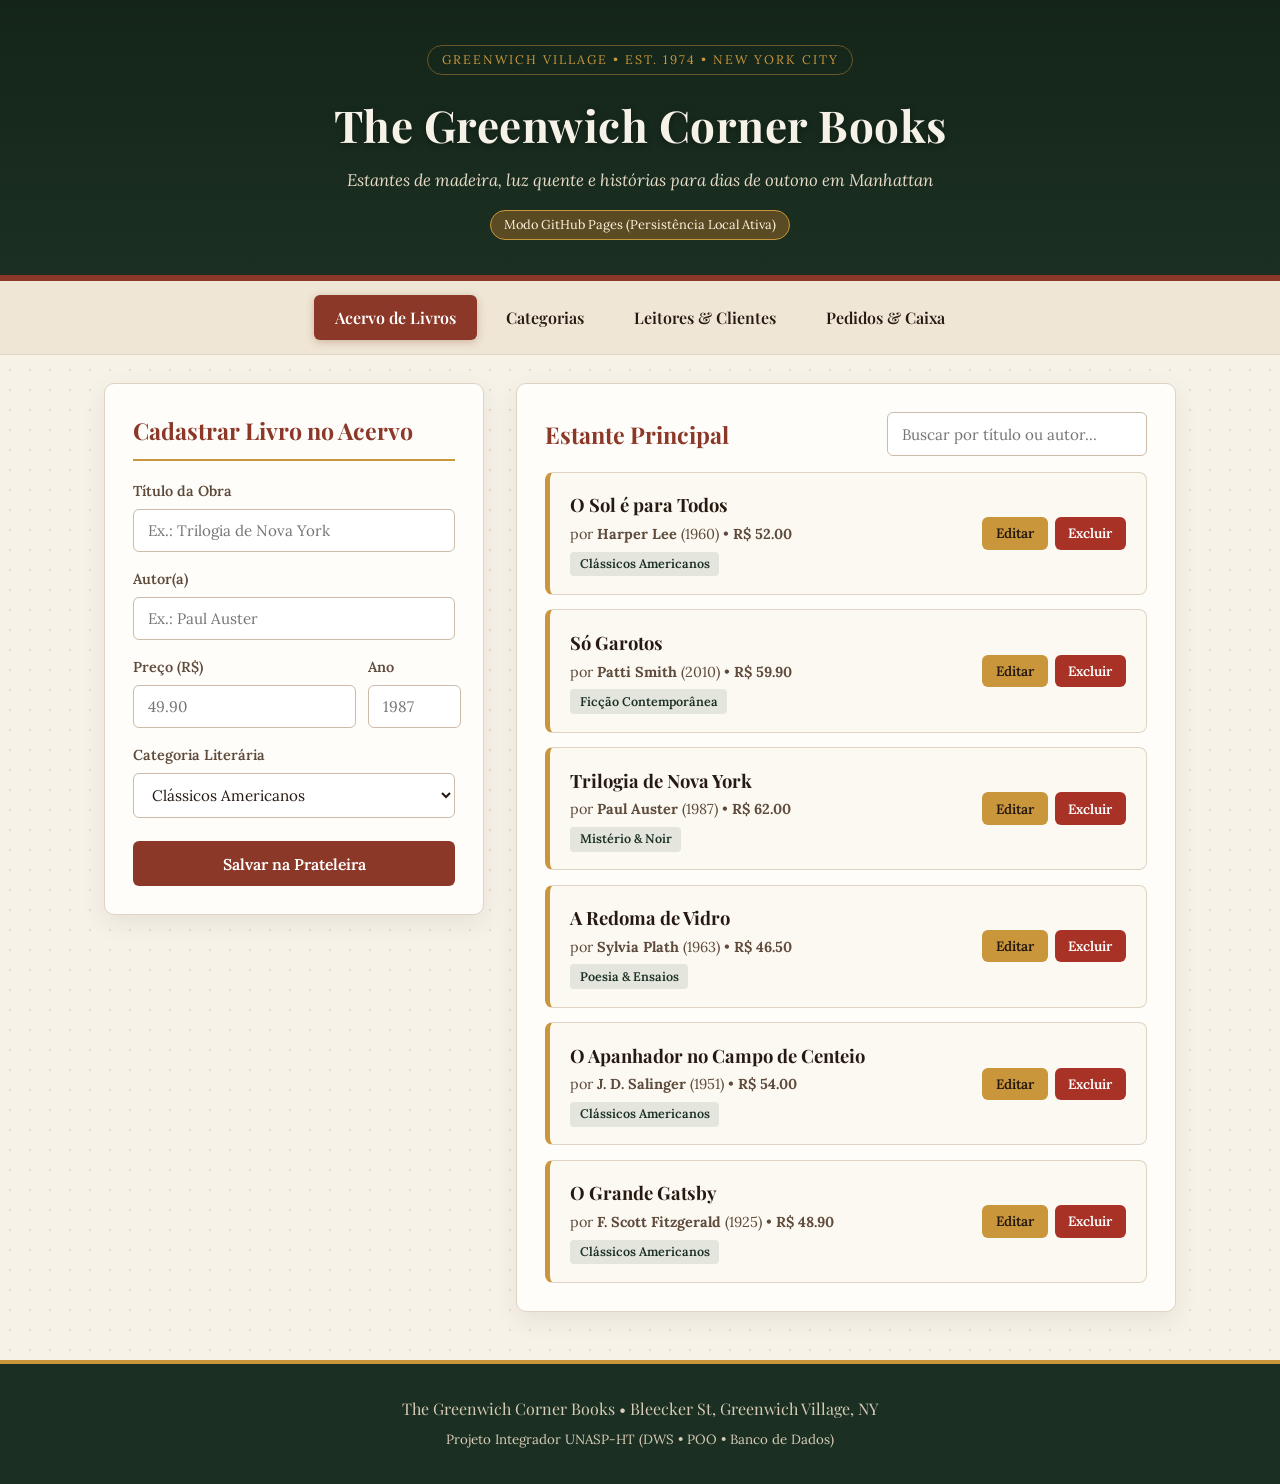
==== commit 49e100b4: "Separa o site em páginas (livros, categorias, clientes, pedidos) em templates/ Co-Authored-By: Claud" ====
--- a/templates/index.html
+++ b/templates/index.html
@@ -4,461 +4,7 @@
     <meta charset="UTF-8">
     <meta name="viewport" content="width=device-width, initial-scale=1.0">
     <title>The Greenwich Corner Books • New York</title>
-    <style>
-@import url('https://fonts.googleapis.com/css2?family=Playfair+Display:ital,wght@0,600;0,700;1,400&family=Lora:ital,wght@0,400;0,600;1,400&display=swap');
-
-:root {
-    --verde-fachada: #1b3022;
-    --verde-musgo: #2d4736;
-    --tijolo-ny: #8c3829;
-    --tijolo-hover: #6e291d;
-    --dourado-luz: #c9963b;
-    --outono-ambar: #d4822a;
-    --papel-creme: #f7f2e8;
-    --cartao-branco: #fffdf9;
-    --madeira-escura: #261911;
-    --texto-suave: #5e4b3c;
-    --borda-sutil: #dfd3c3;
-    --sombra-quente: 0 8px 24px rgba(38, 25, 17, 0.08);
-}
-
-* {
-    box-sizing: border-box;
-}
-
-body {
-    margin: 0;
-    padding: 0;
-    background-color: var(--papel-creme);
-    background-image: radial-gradient(#e6dccb 0.75px, transparent 0.75px);
-    background-size: 20px 20px;
-    color: var(--madeira-escura);
-    font-family: 'Lora', Georgia, serif;
-    line-height: 1.6;
-}
-
-.storefront-header {
-    background: linear-gradient(180deg, #142419 0%, var(--verde-fachada) 100%);
-    color: var(--papel-creme);
-    text-align: center;
-    padding: 2.8rem 1.5rem 2.2rem;
-    border-bottom: 6px solid var(--tijolo-ny);
-    box-shadow: 0 4px 18px rgba(0, 0, 0, 0.2);
-}
-
-.header-inner {
-    max-width: 960px;
-    margin: 0 auto;
-}
-
-.badge-location {
-    display: inline-block;
-    font-size: 0.78rem;
-    letter-spacing: 2px;
-    text-transform: uppercase;
-    color: var(--dourado-luz);
-    border: 1px solid rgba(201, 150, 59, 0.45);
-    padding: 0.25rem 0.85rem;
-    border-radius: 999px;
-    margin-bottom: 0.75rem;
-}
-
-.storefront-header h1 {
-    font-family: 'Playfair Display', Georgia, serif;
-    font-size: 2.75rem;
-    margin: 0.2rem 0;
-    letter-spacing: 0.5px;
-    text-shadow: 0 2px 6px rgba(0, 0, 0, 0.35);
-}
-
-.subtitle {
-    margin: 0.4rem 0 1rem;
-    color: #e8dcc8;
-    font-style: italic;
-    font-size: 1.05rem;
-}
-
-.status-pill {
-    display: inline-block;
-    font-size: 0.8rem;
-    padding: 0.25rem 0.8rem;
-    border-radius: 999px;
-    background-color: rgba(255, 255, 255, 0.12);
-    color: #f4e8d1;
-}
-
-.status-pill.online {
-    background-color: rgba(46, 125, 50, 0.35);
-    border: 1px solid #81c784;
-    color: #e8f5e9;
-}
-
-.status-pill.demo {
-    background-color: rgba(212, 130, 42, 0.35);
-    border: 1px solid var(--dourado-luz);
-    color: #fff3e0;
-}
-
-.main-nav {
-    display: flex;
-    justify-content: center;
-    flex-wrap: wrap;
-    gap: 0.5rem;
-    background-color: #efe6d5;
-    padding: 0.85rem 1rem;
-    border-bottom: 1px solid var(--borda-sutil);
-}
-
-.nav-tab {
-    background: transparent;
-    border: 1px solid transparent;
-    color: var(--madeira-escura);
-    font-family: 'Playfair Display', Georgia, serif;
-    font-size: 1rem;
-    font-weight: 600;
-    padding: 0.55rem 1.25rem;
-    border-radius: 6px;
-    cursor: pointer;
-    transition: all 0.25s ease;
-}
-
-.nav-tab:hover {
-    background-color: rgba(140, 56, 41, 0.1);
-    color: var(--tijolo-ny);
-}
-
-.nav-tab.active {
-    background-color: var(--tijolo-ny);
-    color: #fff;
-    box-shadow: 0 2px 8px rgba(140, 56, 41, 0.3);
-}
-
-.feedback-banner {
-    max-width: 1120px;
-    margin: 1rem auto 0;
-    padding: 0 1.5rem;
-}
-
-.feedback-msg {
-    padding: 0.85rem 1.2rem;
-    border-radius: 6px;
-    font-weight: 600;
-    font-size: 0.95rem;
-}
-
-.feedback-msg.success {
-    background-color: #e6f4ea;
-    color: #1e4620;
-    border-left: 5px solid #2e7d32;
-}
-
-.feedback-msg.error {
-    background-color: #fce8e6;
-    color: #7f1d1d;
-    border-left: 5px solid #c62828;
-}
-
-.container {
-    max-width: 1120px;
-    margin: 1.8rem auto 3rem;
-    padding: 0 1.5rem;
-}
-
-.tab-panel {
-    display: none;
-}
-
-.tab-panel.active {
-    display: block;
-}
-
-.grid-layout {
-    display: grid;
-    grid-template-columns: 380px 1fr;
-    gap: 2rem;
-    align-items: start;
-}
-
-.card {
-    background-color: var(--cartao-branco);
-    border: 1px solid var(--borda-sutil);
-    border-radius: 10px;
-    padding: 1.75rem;
-    box-shadow: var(--sombra-quente);
-}
-
-.card h2 {
-    font-family: 'Playfair Display', Georgia, serif;
-    color: var(--tijolo-ny);
-    margin-top: 0;
-    margin-bottom: 1.2rem;
-    padding-bottom: 0.6rem;
-    border-bottom: 2px solid var(--dourado-luz);
-    font-size: 1.45rem;
-}
-
-form {
-    display: flex;
-    flex-direction: column;
-    gap: 1rem;
-}
-
-.field {
-    display: flex;
-    flex-direction: column;
-    gap: 0.35rem;
-}
-
-.field-row {
-    display: flex;
-    gap: 0.75rem;
-}
-
-.field-row > * {
-    flex: 1;
-}
-
-label {
-    font-size: 0.9rem;
-    font-weight: 600;
-    color: var(--texto-suave);
-}
-
-input, select {
-    padding: 0.7rem 0.85rem;
-    border: 1px solid #cbbba8;
-    border-radius: 6px;
-    background-color: #fff;
-    color: var(--madeira-escura);
-    font-family: inherit;
-    font-size: 0.95rem;
-    transition: border-color 0.2s, box-shadow 0.2s;
-}
-
-input:focus, select:focus {
-    outline: none;
-    border-color: var(--dourado-luz);
-    box-shadow: 0 0 0 3px rgba(201, 150, 59, 0.2);
-}
-
-.form-actions {
-    display: flex;
-    gap: 0.6rem;
-    margin-top: 0.4rem;
-}
-
-button {
-    font-family: inherit;
-    font-weight: 600;
-    border: none;
-    border-radius: 6px;
-    cursor: pointer;
-    transition: background-color 0.2s, transform 0.1s;
-}
-
-button:active {
-    transform: scale(0.99);
-}
-
-.btn-primary {
-    flex: 1;
-    background-color: var(--tijolo-ny);
-    color: #fff;
-    padding: 0.8rem 1.2rem;
-    font-size: 0.98rem;
-}
-
-.btn-primary:hover {
-    background-color: var(--verde-fachada);
-}
-
-.btn-secondary {
-    background-color: #e0d5c5;
-    color: var(--madeira-escura);
-    padding: 0.8rem 1rem;
-}
-
-.btn-secondary:hover {
-    background-color: #cfc1ae;
-}
-
-.btn-accent {
-    background-color: var(--verde-fachada);
-    color: #fff;
-    padding: 0.7rem 1rem;
-}
-
-.btn-accent:hover {
-    background-color: var(--verde-musgo);
-}
-
-.hidden {
-    display: none !important;
-}
-
-.list-header {
-    display: flex;
-    justify-content: space-between;
-    align-items: center;
-    gap: 1rem;
-    flex-wrap: wrap;
-    margin-bottom: 1rem;
-}
-
-.list-header h2 {
-    margin-bottom: 0;
-    border-bottom: none;
-    padding-bottom: 0;
-}
-
-.search-input {
-    max-width: 260px;
-    width: 100%;
-}
-
-.items-list {
-    display: flex;
-    flex-direction: column;
-    gap: 0.9rem;
-}
-
-.item-card {
-    background-color: #fcf9f2;
-    border: 1px solid var(--borda-sutil);
-    border-left: 5px solid var(--dourado-luz);
-    border-radius: 8px;
-    padding: 1.1rem 1.25rem;
-    display: flex;
-    justify-content: space-between;
-    align-items: center;
-    gap: 1rem;
-    transition: transform 0.2s, box-shadow 0.2s;
-}
-
-.item-card:hover {
-    transform: translateY(-2px);
-    box-shadow: 0 4px 14px rgba(38, 25, 17, 0.08);
-}
-
-.item-info h3 {
-    margin: 0 0 0.2rem;
-    font-family: 'Playfair Display', Georgia, serif;
-    font-size: 1.15rem;
-    color: var(--madeira-escura);
-}
-
-.item-meta {
-    font-size: 0.9rem;
-    color: var(--texto-suave);
-}
-
-.tag-categoria {
-    display: inline-block;
-    background-color: rgba(27, 48, 34, 0.1);
-    color: var(--verde-fachada);
-    font-size: 0.78rem;
-    font-weight: 600;
-    padding: 0.15rem 0.6rem;
-    border-radius: 4px;
-    margin-top: 0.35rem;
-}
-
-.item-actions {
-    display: flex;
-    gap: 0.45rem;
-    flex-shrink: 0;
-}
-
-.btn-edit {
-    background-color: var(--dourado-luz);
-    color: var(--madeira-escura);
-    padding: 0.45rem 0.85rem;
-    font-size: 0.85rem;
-}
-
-.btn-edit:hover {
-    background-color: #b88428;
-}
-
-.btn-del {
-    background-color: #a93226;
-    color: #fff;
-    padding: 0.45rem 0.85rem;
-    font-size: 0.85rem;
-}
-
-.btn-del:hover {
-    background-color: #87241a;
-}
-
-.cart-box {
-    background-color: #f9f4ea;
-    border: 1px dashed #c8b8a2;
-    border-radius: 6px;
-    padding: 0.85rem;
-    min-height: 60px;
-}
-
-.cart-line {
-    display: flex;
-    justify-content: space-between;
-    align-items: center;
-    padding: 0.35rem 0;
-    border-bottom: 1px solid #e8decb;
-    font-size: 0.9rem;
-}
-
-.cart-line:last-child {
-    border-bottom: none;
-}
-
-.cart-total {
-    display: flex;
-    justify-content: space-between;
-    align-items: center;
-    background-color: var(--verde-fachada);
-    color: var(--papel-creme);
-    padding: 0.85rem 1rem;
-    border-radius: 6px;
-    font-size: 1.05rem;
-}
-
-.empty-hint {
-    margin: 0;
-    color: var(--texto-suave);
-    font-style: italic;
-    font-size: 0.9rem;
-    text-align: center;
-}
-
-.status-select-inline {
-    padding: 0.35rem 0.6rem;
-    font-size: 0.85rem;
-}
-
-.storefront-footer {
-    text-align: center;
-    padding: 2rem 1rem;
-    background-color: var(--verde-fachada);
-    color: #d8ccb8;
-    border-top: 4px solid var(--dourado-luz);
-}
-
-.storefront-footer p {
-    margin: 0 0 0.3rem;
-    font-family: 'Playfair Display', Georgia, serif;
-}
-
-@media (max-width: 860px) {
-    .grid-layout {
-        grid-template-columns: 1fr;
-    }
-    .storefront-header h1 {
-        font-size: 2.1rem;
-    }
-}
-
-    </style>
+    <link rel="stylesheet" href="../static/css/style.css">
 </head>
 <body>
     <header class="storefront-header">
@@ -473,16 +19,15 @@
     </header>
 
     <nav class="main-nav" aria-label="Navegação do sistema">
-        <button class="nav-tab active" data-tab="tab-livros">Acervo de Livros</button>
-        <button class="nav-tab" data-tab="tab-categorias">Categorias</button>
-        <button class="nav-tab" data-tab="tab-clientes">Leitores & Clientes</button>
-        <button class="nav-tab" data-tab="tab-pedidos">Pedidos & Caixa</button>
+        <a class="nav-tab active" href="index.html">Acervo de Livros</a>
+        <a class="nav-tab" href="categorias.html">Categorias</a>
+        <a class="nav-tab" href="clientes.html">Leitores & Clientes</a>
+        <a class="nav-tab" href="pedidos.html">Pedidos & Caixa</a>
     </nav>
 
     <div id="feedback-banner" class="feedback-banner" role="status" aria-live="polite"></div>
 
     <main class="container">
-        <!-- SEÇÃO 1: LIVROS -->
         <section id="tab-livros" class="tab-panel active">
             <div class="grid-layout">
                 <article class="card form-card">
@@ -532,117 +77,6 @@
                 </article>
             </div>
         </section>
-
-        <!-- SEÇÃO 2: CATEGORIAS -->
-        <section id="tab-categorias" class="tab-panel">
-            <div class="grid-layout">
-                <article class="card form-card">
-                    <h2 id="titulo-form-categoria">Nova Categoria</h2>
-                    <form id="form-categoria">
-                        <input type="hidden" id="categoria-id">
-                        <div class="field">
-                            <label for="categoria-nome">Nome da Categoria</label>
-                            <input type="text" id="categoria-nome" placeholder="Ex.: Poesia Beat" required minlength="2">
-                        </div>
-                        <div class="form-actions">
-                            <button type="submit" class="btn-primary">Salvar Categoria</button>
-                            <button type="button" id="btn-cancelar-categoria" class="btn-secondary hidden">Cancelar</button>
-                        </div>
-                    </form>
-                </article>
-
-                <article class="card list-card">
-                    <h2>Seções da Livraria</h2>
-                    <div id="lista-categorias" class="items-list"></div>
-                </article>
-            </div>
-        </section>
-
-        <!-- SEÇÃO 3: CLIENTES -->
-        <section id="tab-clientes" class="tab-panel">
-            <div class="grid-layout">
-                <article class="card form-card">
-                    <h2 id="titulo-form-cliente">Cadastrar Leitor</h2>
-                    <form id="form-cliente">
-                        <input type="hidden" id="cliente-id">
-
-                        <div class="field">
-                            <label for="cliente-nome">Nome Completo</label>
-                            <input type="text" id="cliente-nome" placeholder="Ex.: Clara Oswald" required minlength="3">
-                        </div>
-
-                        <div class="field">
-                            <label for="cliente-email">E-mail</label>
-                            <input type="email" id="cliente-email" placeholder="clara@nycmail.com" required>
-                        </div>
-
-                        <div class="field">
-                            <label for="cliente-telefone">Telefone</label>
-                            <input type="tel" id="cliente-telefone" placeholder="(212) 555-0199">
-                        </div>
-
-                        <div class="form-actions">
-                            <button type="submit" class="btn-primary">Salvar Leitor</button>
-                            <button type="button" id="btn-cancelar-cliente" class="btn-secondary hidden">Cancelar</button>
-                        </div>
-                    </form>
-                </article>
-
-                <article class="card list-card">
-                    <h2>Leitores Cadastrados</h2>
-                    <div id="lista-clientes" class="items-list"></div>
-                </article>
-            </div>
-        </section>
-
-        <!-- SEÇÃO 4: PEDIDOS & CARRINHO -->
-        <section id="tab-pedidos" class="tab-panel">
-            <div class="grid-layout">
-                <article class="card form-card">
-                    <h2>Registrar Novo Pedido</h2>
-                    <form id="form-pedido">
-                        <div class="field">
-                            <label for="pedido-cliente">Cliente</label>
-                            <select id="pedido-cliente" required></select>
-                        </div>
-
-                        <div class="field">
-                            <label for="pedido-status">Status Inicial</label>
-                            <select id="pedido-status">
-                                <option value="Pendente">Pendente</option>
-                                <option value="Preparando">Preparando</option>
-                                <option value="Entregue">Entregue</option>
-                            </select>
-                        </div>
-
-                        <div class="cart-builder">
-                            <label>Adicionar Livro ao Pedido</label>
-                            <div class="field-row">
-                                <select id="pedido-livro-select"></select>
-                                <input type="number" id="pedido-livro-qtd" value="1" min="1" max="50" style="max-width: 80px;">
-                                <button type="button" id="btn-add-item" class="btn-accent">+ Item</button>
-                            </div>
-                        </div>
-
-                        <div id="carrinho-itens" class="cart-box">
-                            <p class="empty-hint">Nenhum livro adicionado ao pedido ainda.</p>
-                        </div>
-
-                        <div class="cart-total">
-                            <span>Total do Pedido:</span>
-                            <strong id="pedido-total">R$ 0,00</strong>
-                        </div>
-
-                        <button type="submit" class="btn-primary">Finalizar Pedido</button>
-                    </form>
-                </article>
-
-                <article class="card list-card">
-                    <h2>Histórico de Pedidos</h2>
-                    <div id="lista-pedidos" class="items-list"></div>
-                </article>
-            </div>
-        </section>
     </main>
 
     <footer class="storefront-footer">
@@ -650,750 +84,6 @@
         <small>Projeto Integrador UNASP-HT (DWS • POO • Banco de Dados)</small>
     </footer>
 
-    <script>
-// ============================================================================
-// THE GREENWICH CORNER BOOKS - FRONT-END CRUD COM FETCH API
-// Integra-se à API REST em Flask (http://127.0.0.1:5000/api) em ambiente local e
-// ativa automaticamente o modo GitHub Pages (LocalStorage) quando hospedado online.
-// ============================================================================
-
-const API_BASE = "http://127.0.0.1:5000/api";
-const isHostedOnGitHub =
-    window.location.hostname.includes("github.io") ||
-    (window.location.protocol !== "file:" &&
-        window.location.hostname !== "localhost" &&
-        window.location.hostname !== "127.0.0.1");
-
-let modoDemoGitHub = isHostedOnGitHub;
-
-let cacheCategorias = [];
-let cacheClientes = [];
-let cacheLivros = [];
-let cachePedidos = [];
-let carrinhoPedido = [];
-
-// Dados iniciais sincronizados com database/banco.sql e backend/dao.py
-const SEED_DATA = {
-    categorias: [
-        { id_categoria: 1, nome: "Clássicos Americanos" },
-        { id_categoria: 2, nome: "Ficção Contemporânea" },
-        { id_categoria: 3, nome: "Poesia & Ensaios" },
-        { id_categoria: 4, nome: "Mistério & Noir" },
-        { id_categoria: 5, nome: "Artes & Arquitetura" }
-    ],
-    clientes: [
-        { id_cliente: 1, nome: "Clara Oswald", email: "clara.oswald@nycmail.com", telefone: "(212) 555-0142" },
-        { id_cliente: 2, nome: "Arthur Pendelton", email: "arthur.p@villagebooks.com", telefone: "(212) 555-0198" },
-        { id_cliente: 3, nome: "Maya Lin", email: "maya.lin@brooklyn.org", telefone: "(718) 555-0174" },
-        { id_cliente: 4, nome: "Julian Vance", email: "julian.vance@soho.net", telefone: "(646) 555-0119" }
-    ],
-    livros: [
-        { id_livro: 1, titulo: "O Grande Gatsby", autor: "F. Scott Fitzgerald", preco: 48.90, ano_publicacao: 1925, id_categoria: 1 },
-        { id_livro: 2, titulo: "O Apanhador no Campo de Centeio", autor: "J. D. Salinger", preco: 54.00, ano_publicacao: 1951, id_categoria: 1 },
-        { id_livro: 3, titulo: "A Redoma de Vidro", autor: "Sylvia Plath", preco: 46.50, ano_publicacao: 1963, id_categoria: 3 },
-        { id_livro: 4, titulo: "Trilogia de Nova York", autor: "Paul Auster", preco: 62.00, ano_publicacao: 1987, id_categoria: 4 },
-        { id_livro: 5, titulo: "Só Garotos", autor: "Patti Smith", preco: 59.90, ano_publicacao: 2010, id_categoria: 2 },
-        { id_livro: 6, titulo: "O Sol é para Todos", autor: "Harper Lee", preco: 52.00, ano_publicacao: 1960, id_categoria: 1 }
-    ],
-    pedidos: [
-        {
-            id_pedido: 101,
-            data_pedido: "2026-11-05",
-            status: "Entregue",
-            valor_total: 102.90,
-            id_cliente: 1,
-            itens: [
-                { id_livro: 1, quantidade: 1, preco_unitario: 48.90 },
-                { id_livro: 2, quantidade: 1, preco_unitario: 54.00 }
-            ]
-        },
-        {
-            id_pedido: 102,
-            data_pedido: "2026-11-10",
-            status: "Preparando",
-            valor_total: 121.90,
-            id_cliente: 2,
-            itens: [
-                { id_livro: 4, quantidade: 1, preco_unitario: 62.00 },
-                { id_livro: 5, quantidade: 1, preco_unitario: 59.90 }
-            ]
-        },
-        {
-            id_pedido: 103,
-            data_pedido: "2026-11-12",
-            status: "Pendente",
-            valor_total: 93.00,
-            id_cliente: 3,
-            itens: [
-                { id_livro: 3, quantidade: 2, preco_unitario: 46.50 }
-            ]
-        }
-    ]
-};
-
-function escapeHtml(texto) {
-    return String(texto ?? "")
-        .replace(/&/g, "&amp;")
-        .replace(/</g, "&lt;")
-        .replace(/>/g, "&gt;")
-        .replace(/"/g, "&quot;")
-        .replace(/'/g, "&#39;");
-}
-
-function getLocalDB() {
-    const salvo = localStorage.getItem("greenwich_bookshop_db");
-    if (!salvo) {
-        localStorage.setItem("greenwich_bookshop_db", JSON.stringify(SEED_DATA));
-        return JSON.parse(JSON.stringify(SEED_DATA));
-    }
-    return JSON.parse(salvo);
-}
-
-function saveLocalDB(db) {
-    localStorage.setItem("greenwich_bookshop_db", JSON.stringify(db));
-}
-
-function mostrarFeedback(mensagem, tipo = "success") {
-    const banner = document.getElementById("feedback-banner");
-    banner.innerHTML = `<div class="feedback-msg ${tipo}">${escapeHtml(mensagem)}</div>`;
-    setTimeout(() => {
-        banner.innerHTML = "";
-    }, 4500);
-}
-
-async function apiRequest(endpoint, options = {}) {
-    if (!modoDemoGitHub) {
-        const controller = new AbortController();
-        const timeoutId = setTimeout(() => controller.abort(), 1800);
-        try {
-            const response = await fetch(`${API_BASE}${endpoint}`, {
-                ...options,
-                signal: controller.signal
-            });
-            clearTimeout(timeoutId);
-            const data = await response.json();
-            if (!response.ok) {
-                throw new Error(data.erro || "Erro na operação.");
-            }
-            return data;
-        } catch (erro) {
-            clearTimeout(timeoutId);
-            const isNetworkOrTimeout =
-                erro.name === "AbortError" ||
-                (erro.message && (erro.message.includes("Failed to fetch") || erro.message.includes("NetworkError")));
-            if (!isNetworkOrTimeout) {
-                throw erro;
-            }
-            modoDemoGitHub = true;
-            atualizarBadgeConexao();
-        }
-    }
-
-    return executarNoLocalStorage(endpoint, options);
-}
-
-function executarNoLocalStorage(endpoint, options) {
-    const db = getLocalDB();
-    const method = (options.method || "GET").toUpperCase();
-    const body = options.body ? JSON.parse(options.body) : null;
-
-    if (endpoint === "/categorias" && method === "GET") return db.categorias;
-    if (endpoint === "/categorias" && method === "POST") {
-        const novoId = db.categorias.length ? Math.max(...db.categorias.map(c => c.id_categoria)) + 1 : 1;
-        db.categorias.push({ id_categoria: novoId, nome: body.nome });
-        saveLocalDB(db);
-        return { id_categoria: novoId, mensagem: "Categoria cadastrada!" };
-    }
-    if (endpoint.startsWith("/categorias/") && method === "PUT") {
-        const id = parseInt(endpoint.split("/")[2], 10);
-        const item = db.categorias.find(c => c.id_categoria === id);
-        if (item) item.nome = body.nome;
-        saveLocalDB(db);
-        return { mensagem: "Categoria atualizada!" };
-    }
-    if (endpoint.startsWith("/categorias/") && method === "DELETE") {
-        const id = parseInt(endpoint.split("/")[2], 10);
-        if (db.livros.some(l => l.id_categoria === id)) {
-            throw new Error("Não é possível excluir: existem livros vinculados a esta categoria.");
-        }
-        db.categorias = db.categorias.filter(c => c.id_categoria !== id);
-        saveLocalDB(db);
-        return { mensagem: "Categoria removida!" };
-    }
-
-    if (endpoint === "/clientes" && method === "GET") return db.clientes;
-    if (endpoint === "/clientes" && method === "POST") {
-        if (db.clientes.some(c => c.email.toLowerCase() === body.email.toLowerCase())) {
-            throw new Error("Este e-mail já está cadastrado para outro cliente.");
-        }
-        const novoId = db.clientes.length ? Math.max(...db.clientes.map(c => c.id_cliente)) + 1 : 1;
-        db.clientes.push({ id_cliente: novoId, nome: body.nome, email: body.email, telefone: body.telefone || "" });
-        saveLocalDB(db);
-        return { id_cliente: novoId, mensagem: "Cliente cadastrado!" };
-    }
-    if (endpoint.startsWith("/clientes/") && method === "PUT") {
-        const id = parseInt(endpoint.split("/")[2], 10);
-        if (db.clientes.some(c => c.email.toLowerCase() === body.email.toLowerCase() && c.id_cliente !== id)) {
-            throw new Error("Este e-mail já pertence a outro cliente.");
-        }
-        const cli = db.clientes.find(c => c.id_cliente === id);
-        if (cli) Object.assign(cli, body);
-        saveLocalDB(db);
-        return { mensagem: "Cliente atualizado!" };
-    }
-    if (endpoint.startsWith("/clientes/") && method === "DELETE") {
-        const id = parseInt(endpoint.split("/")[2], 10);
-        if (db.pedidos.some(p => p.id_cliente === id)) {
-            throw new Error("Não é possível excluir: este cliente possui pedidos registrados.");
-        }
-        db.clientes = db.clientes.filter(c => c.id_cliente !== id);
-        saveLocalDB(db);
-        return { mensagem: "Cliente removido!" };
-    }
-
-    if (endpoint === "/livros" && method === "GET") {
-        return db.livros.map(l => {
-            const cat = db.categorias.find(c => c.id_categoria === l.id_categoria);
-            return { ...l, nome_categoria: cat ? cat.nome : "Sem Categoria" };
-        }).reverse();
-    }
-    if (endpoint === "/livros" && method === "POST") {
-        const novoId = db.livros.length ? Math.max(...db.livros.map(l => l.id_livro)) + 1 : 1;
-        db.livros.push({ id_livro: novoId, ...body });
-        saveLocalDB(db);
-        return { id_livro: novoId, mensagem: "Livro adicionado!" };
-    }
-    if (endpoint.startsWith("/livros/") && method === "PUT") {
-        const id = parseInt(endpoint.split("/")[2], 10);
-        const liv = db.livros.find(l => l.id_livro === id);
-        if (liv) Object.assign(liv, body);
-        saveLocalDB(db);
-        return { mensagem: "Livro atualizado!" };
-    }
-    if (endpoint.startsWith("/livros/") && method === "DELETE") {
-        const id = parseInt(endpoint.split("/")[2], 10);
-        const emPedido = db.pedidos.some(p => p.itens.some(i => i.id_livro === id));
-        if (emPedido) {
-            throw new Error("Não é possível excluir: este livro faz parte de um pedido registrado.");
-        }
-        db.livros = db.livros.filter(l => l.id_livro !== id);
-        saveLocalDB(db);
-        return { mensagem: "Livro removido!" };
-    }
-
-    if (endpoint === "/pedidos" && method === "GET") {
-        return db.pedidos.map(p => {
-            const cli = db.clientes.find(c => c.id_cliente === p.id_cliente);
-            const itensEnriquecidos = p.itens.map(i => {
-                const liv = db.livros.find(l => l.id_livro === i.id_livro);
-                return { ...i, titulo_livro: liv ? liv.titulo : `Livro #${i.id_livro}` };
-            });
-            return { ...p, nome_cliente: cli ? cli.nome : "Cliente", itens: itensEnriquecidos };
-        }).reverse();
-    }
-    if (endpoint === "/pedidos" && method === "POST") {
-        const novoId = db.pedidos.length ? Math.max(...db.pedidos.map(p => p.id_pedido)) + 1 : 101;
-        const total = body.itens.reduce((acc, i) => acc + i.quantidade * i.preco_unitario, 0);
-        const hoje = new Date().toISOString().split("T")[0];
-        db.pedidos.push({
-            id_pedido: novoId,
-            data_pedido: hoje,
-            status: body.status || "Pendente",
-            valor_total: total,
-            id_cliente: body.id_cliente,
-            itens: body.itens
-        });
-        saveLocalDB(db);
-        return { id_pedido: novoId, mensagem: "Pedido registrado!" };
-    }
-    if (endpoint.startsWith("/pedidos/") && method === "PUT") {
-        const id = parseInt(endpoint.split("/")[2], 10);
-        const ped = db.pedidos.find(p => p.id_pedido === id);
-        if (ped) ped.status = body.status;
-        saveLocalDB(db);
-        return { mensagem: "Status atualizado!" };
-    }
-    if (endpoint.startsWith("/pedidos/") && method === "DELETE") {
-        const id = parseInt(endpoint.split("/")[2], 10);
-        db.pedidos = db.pedidos.filter(p => p.id_pedido !== id);
-        saveLocalDB(db);
-        return { mensagem: "Pedido excluído!" };
-    }
-
-    return {};
-}
-
-function atualizarBadgeConexao() {
-    const badge = document.getElementById("api-status-badge");
-    if (modoDemoGitHub) {
-        badge.textContent = "Modo GitHub Pages (Persistência Local Ativa)";
-        badge.className = "status-pill demo";
-    } else {
-        badge.textContent = "API REST Flask + SQLite Conectada";
-        badge.className = "status-pill online";
-    }
-}
-
-async function carregarTudo() {
-    await carregarCategorias();
-    await carregarClientes();
-    await carregarLivros();
-    await carregarPedidos();
-    atualizarBadgeConexao();
-}
-
-async function carregarCategorias() {
-    cacheCategorias = await apiRequest("/categorias");
-    const lista = document.getElementById("lista-categorias");
-    const selectLivro = document.getElementById("livro-categoria");
-
-    lista.innerHTML = "";
-    selectLivro.innerHTML = "";
-
-    cacheCategorias.forEach(cat => {
-        const option = document.createElement("option");
-        option.value = cat.id_categoria;
-        option.textContent = cat.nome;
-        selectLivro.appendChild(option);
-
-        const div = document.createElement("div");
-        div.className = "item-card";
-        div.innerHTML = `
-            <div class="item-info">
-                <h3>${escapeHtml(cat.nome)}</h3>
-                <span class="item-meta">Código #${cat.id_categoria}</span>
-            </div>
-            <div class="item-actions">
-                <button class="btn-edit" onclick="editarCategoria(${cat.id_categoria})">Editar</button>
-                <button class="btn-del" onclick="excluirCategoria(${cat.id_categoria})">Excluir</button>
-            </div>
-        `;
-        lista.appendChild(div);
-    });
-}
-
-async function carregarClientes() {
-    cacheClientes = await apiRequest("/clientes");
-    const lista = document.getElementById("lista-clientes");
-    const selectPedido = document.getElementById("pedido-cliente");
-
-    lista.innerHTML = "";
-    selectPedido.innerHTML = "";
-
-    cacheClientes.forEach(cli => {
-        const option = document.createElement("option");
-        option.value = cli.id_cliente;
-        option.textContent = `${cli.nome} (${cli.email})`;
-        selectPedido.appendChild(option);
-
-        const div = document.createElement("div");
-        div.className = "item-card";
-        div.innerHTML = `
-            <div class="item-info">
-                <h3>${escapeHtml(cli.nome)}</h3>
-                <div class="item-meta">${escapeHtml(cli.email)} ${cli.telefone ? "• " + escapeHtml(cli.telefone) : ""}</div>
-            </div>
-            <div class="item-actions">
-                <button class="btn-edit" onclick="editarCliente(${cli.id_cliente})">Editar</button>
-                <button class="btn-del" onclick="excluirCliente(${cli.id_cliente})">Excluir</button>
-            </div>
-        `;
-        lista.appendChild(div);
-    });
-}
-
-async function carregarLivros() {
-    cacheLivros = await apiRequest("/livros");
-    renderizarLivros(cacheLivros);
-
-    const selectPedidoLivro = document.getElementById("pedido-livro-select");
-    selectPedidoLivro.innerHTML = "";
-    cacheLivros.forEach(liv => {
-        const opt = document.createElement("option");
-        opt.value = liv.id_livro;
-        opt.textContent = `${liv.titulo} — R$ ${Number(liv.preco).toFixed(2)}`;
-        selectPedidoLivro.appendChild(opt);
-    });
-}
-
-function renderizarLivros(livros) {
-    const lista = document.getElementById("lista-livros");
-    lista.innerHTML = "";
-
-    if (!livros.length) {
-        lista.innerHTML = `<p class="empty-hint">Nenhum livro encontrado na prateleira.</p>`;
-        return;
-    }
-
-    livros.forEach(liv => {
-        const div = document.createElement("div");
-        div.className = "item-card";
-        div.innerHTML = `
-            <div class="item-info">
-                <h3>${escapeHtml(liv.titulo)}</h3>
-                <div class="item-meta">por <strong>${escapeHtml(liv.autor)}</strong> (${liv.ano_publicacao}) • <strong>R$ ${Number(liv.preco).toFixed(2)}</strong></div>
-                <span class="tag-categoria">${escapeHtml(liv.nome_categoria || "Geral")}</span>
-            </div>
-            <div class="item-actions">
-                <button class="btn-edit" onclick="editarLivro(${liv.id_livro})">Editar</button>
-                <button class="btn-del" onclick="excluirLivro(${liv.id_livro})">Excluir</button>
-            </div>
-        `;
-        lista.appendChild(div);
-    });
-}
-
-async function carregarPedidos() {
-    cachePedidos = await apiRequest("/pedidos");
-    const lista = document.getElementById("lista-pedidos");
-    lista.innerHTML = "";
-
-    if (!cachePedidos.length) {
-        lista.innerHTML = `<p class="empty-hint">Nenhum pedido registrado ainda.</p>`;
-        return;
-    }
-
-    cachePedidos.forEach(ped => {
-        const resumoItens = ped.itens
-            .map(i => `${i.quantidade}x ${escapeHtml(i.titulo_livro)} (R$ ${Number(i.preco_unitario).toFixed(2)})`)
-            .join(" • ");
-
-        const div = document.createElement("div");
-        div.className = "item-card";
-        div.innerHTML = `
-            <div class="item-info">
-                <h3>Pedido #${ped.id_pedido} — ${escapeHtml(ped.nome_cliente)}</h3>
-                <div class="item-meta">Data: ${escapeHtml(ped.data_pedido)} • Total: <strong>R$ ${Number(ped.valor_total).toFixed(2)}</strong></div>
-                <div class="item-meta" style="margin-top: 4px;">${resumoItens}</div>
-            </div>
-            <div class="item-actions">
-                <select class="status-select-inline" onchange="alterarStatusPedido(${ped.id_pedido}, this.value)" aria-label="Status do pedido">
-                    <option value="Pendente" ${ped.status === "Pendente" ? "selected" : ""}>Pendente</option>
-                    <option value="Preparando" ${ped.status === "Preparando" ? "selected" : ""}>Preparando</option>
-                    <option value="Entregue" ${ped.status === "Entregue" ? "selected" : ""}>Entregue</option>
-                </select>
-                <button class="btn-del" onclick="excluirPedido(${ped.id_pedido})">Excluir</button>
-            </div>
-        `;
-        lista.appendChild(div);
-    });
-}
-
-document.getElementById("form-livro").addEventListener("submit", async (e) => {
-    e.preventDefault();
-    const id = document.getElementById("livro-id").value;
-    const payload = {
-        titulo: document.getElementById("livro-titulo").value.trim(),
-        autor: document.getElementById("livro-autor").value.trim(),
-        preco: parseFloat(document.getElementById("livro-preco").value),
-        ano_publicacao: parseInt(document.getElementById("livro-ano").value, 10),
-        id_categoria: parseInt(document.getElementById("livro-categoria").value, 10)
-    };
-
-    try {
-        if (id) {
-            await apiRequest(`/livros/${id}`, {
-                method: "PUT",
-                headers: { "Content-Type": "application/json" },
-                body: JSON.stringify(payload)
-            });
-            mostrarFeedback("Livro atualizado na prateleira!");
-        } else {
-            await apiRequest("/livros", {
-                method: "POST",
-                headers: { "Content-Type": "application/json" },
-                body: JSON.stringify(payload)
-            });
-            mostrarFeedback("Novo livro cadastrado no acervo!");
-        }
-        resetFormLivro();
-        await carregarLivros();
-    } catch (erro) {
-        mostrarFeedback(erro.message, "error");
-    }
-});
-
-function editarLivro(id) {
-    const liv = cacheLivros.find(l => l.id_livro === id);
-    if (!liv) return;
-    document.getElementById("livro-id").value = liv.id_livro;
-    document.getElementById("livro-titulo").value = liv.titulo;
-    document.getElementById("livro-autor").value = liv.autor;
-    document.getElementById("livro-preco").value = liv.preco;
-    document.getElementById("livro-ano").value = liv.ano_publicacao;
-    document.getElementById("livro-categoria").value = liv.id_categoria;
-    document.getElementById("titulo-form-livro").textContent = "Editar Livro";
-    document.getElementById("btn-cancelar-livro").classList.remove("hidden");
-}
-
-function resetFormLivro() {
-    document.getElementById("form-livro").reset();
-    document.getElementById("livro-id").value = "";
-    document.getElementById("titulo-form-livro").textContent = "Cadastrar Livro no Acervo";
-    document.getElementById("btn-cancelar-livro").classList.add("hidden");
-}
-
-document.getElementById("btn-cancelar-livro").addEventListener("click", resetFormLivro);
-
-async function excluirLivro(id) {
-    if (!confirm("Remover este livro da estante?")) return;
-    try {
-        await apiRequest(`/livros/${id}`, { method: "DELETE" });
-        mostrarFeedback("Livro removido do acervo.");
-        await carregarLivros();
-    } catch (erro) {
-        mostrarFeedback(erro.message, "error");
-    }
-}
-
-document.getElementById("busca-livro").addEventListener("input", (e) => {
-    const termo = e.target.value.toLowerCase();
-    const filtrados = cacheLivros.filter(
-        l => l.titulo.toLowerCase().includes(termo) || l.autor.toLowerCase().includes(termo)
-    );
-    renderizarLivros(filtrados);
-});
-
-document.getElementById("form-categoria").addEventListener("submit", async (e) => {
-    e.preventDefault();
-    const id = document.getElementById("categoria-id").value;
-    const payload = { nome: document.getElementById("categoria-nome").value.trim() };
-
-    try {
-        if (id) {
-            await apiRequest(`/categorias/${id}`, {
-                method: "PUT",
-                headers: { "Content-Type": "application/json" },
-                body: JSON.stringify(payload)
-            });
-            mostrarFeedback("Categoria atualizada!");
-        } else {
-            await apiRequest("/categorias", {
-                method: "POST",
-                headers: { "Content-Type": "application/json" },
-                body: JSON.stringify(payload)
-            });
-            mostrarFeedback("Categoria criada!");
-        }
-        resetFormCategoria();
-        await carregarCategorias();
-        await carregarLivros();
-    } catch (erro) {
-        mostrarFeedback(erro.message, "error");
-    }
-});
-
-function editarCategoria(id) {
-    const cat = cacheCategorias.find(c => c.id_categoria === id);
-    if (!cat) return;
-    document.getElementById("categoria-id").value = cat.id_categoria;
-    document.getElementById("categoria-nome").value = cat.nome;
-    document.getElementById("titulo-form-categoria").textContent = "Editar Categoria";
-    document.getElementById("btn-cancelar-categoria").classList.remove("hidden");
-}
-
-function resetFormCategoria() {
-    document.getElementById("form-categoria").reset();
-    document.getElementById("categoria-id").value = "";
-    document.getElementById("titulo-form-categoria").textContent = "Nova Categoria";
-    document.getElementById("btn-cancelar-categoria").classList.add("hidden");
-}
-
-document.getElementById("btn-cancelar-categoria").addEventListener("click", resetFormCategoria);
-
-async function excluirCategoria(id) {
-    if (!confirm("Deseja excluir esta categoria?")) return;
-    try {
-        await apiRequest(`/categorias/${id}`, { method: "DELETE" });
-        mostrarFeedback("Categoria excluída.");
-        await carregarCategorias();
-    } catch (erro) {
-        mostrarFeedback(erro.message, "error");
-    }
-}
-
-document.getElementById("form-cliente").addEventListener("submit", async (e) => {
-    e.preventDefault();
-    const id = document.getElementById("cliente-id").value;
-    const payload = {
-        nome: document.getElementById("cliente-nome").value.trim(),
-        email: document.getElementById("cliente-email").value.trim(),
-        telefone: document.getElementById("cliente-telefone").value.trim()
-    };
-
-    try {
-        if (id) {
-            await apiRequest(`/clientes/${id}`, {
-                method: "PUT",
-                headers: { "Content-Type": "application/json" },
-                body: JSON.stringify(payload)
-            });
-            mostrarFeedback("Dados do leitor atualizados!");
-        } else {
-            await apiRequest("/clientes", {
-                method: "POST",
-                headers: { "Content-Type": "application/json" },
-                body: JSON.stringify(payload)
-            });
-            mostrarFeedback("Leitor cadastrado com sucesso!");
-        }
-        resetFormCliente();
-        await carregarClientes();
-    } catch (erro) {
-        mostrarFeedback(erro.message, "error");
-    }
-});
-
-function editarCliente(id) {
-    const cli = cacheClientes.find(c => c.id_cliente === id);
-    if (!cli) return;
-    document.getElementById("cliente-id").value = cli.id_cliente;
-    document.getElementById("cliente-nome").value = cli.nome;
-    document.getElementById("cliente-email").value = cli.email;
-    document.getElementById("cliente-telefone").value = cli.telefone || "";
-    document.getElementById("titulo-form-cliente").textContent = "Editar Leitor";
-    document.getElementById("btn-cancelar-cliente").classList.remove("hidden");
-}
-
-function resetFormCliente() {
-    document.getElementById("form-cliente").reset();
-    document.getElementById("cliente-id").value = "";
-    document.getElementById("titulo-form-cliente").textContent = "Cadastrar Leitor";
-    document.getElementById("btn-cancelar-cliente").classList.add("hidden");
-}
-
-document.getElementById("btn-cancelar-cliente").addEventListener("click", resetFormCliente);
-
-async function excluirCliente(id) {
-    if (!confirm("Remover este cliente?")) return;
-    try {
-        await apiRequest(`/clientes/${id}`, { method: "DELETE" });
-        mostrarFeedback("Cliente removido.");
-        await carregarClientes();
-    } catch (erro) {
-        mostrarFeedback(erro.message, "error");
-    }
-}
-
-document.getElementById("btn-add-item").addEventListener("click", () => {
-    const idLivro = parseInt(document.getElementById("pedido-livro-select").value, 10);
-    const qtd = parseInt(document.getElementById("pedido-livro-qtd").value, 10);
-    const livro = cacheLivros.find(l => l.id_livro === idLivro);
-
-    if (!livro || qtd < 1) return;
-
-    const existente = carrinhoPedido.find(i => i.id_livro === idLivro);
-    if (existente) {
-        existente.quantidade += qtd;
-    } else {
-        carrinhoPedido.push({
-            id_livro: livro.id_livro,
-            titulo: livro.titulo,
-            quantidade: qtd,
-            preco_unitario: Number(livro.preco)
-        });
-    }
-    renderizarCarrinho();
-});
-
-function removerItemCarrinho(idLivro) {
-    carrinhoPedido = carrinhoPedido.filter(i => i.id_livro !== idLivro);
-    renderizarCarrinho();
-}
-
-function renderizarCarrinho() {
-    const box = document.getElementById("carrinho-itens");
-    const totalEl = document.getElementById("pedido-total");
-
-    if (!carrinhoPedido.length) {
-        box.innerHTML = `<p class="empty-hint">Nenhum livro adicionado ao pedido ainda.</p>`;
-        totalEl.textContent = "R$ 0,00";
-        return;
-    }
-
-    let total = 0;
-    box.innerHTML = "";
-    carrinhoPedido.forEach(item => {
-        const subtotal = item.quantidade * item.preco_unitario;
-        total += subtotal;
-        box.innerHTML += `
-            <div class="cart-line">
-                <span>${item.quantidade}x <strong>${escapeHtml(item.titulo)}</strong></span>
-                <span>R$ ${subtotal.toFixed(2)} <button type="button" class="btn-del" style="padding: 2px 6px; margin-left: 6px;" onclick="removerItemCarrinho(${item.id_livro})">x</button></span>
-            </div>
-        `;
-    });
-    totalEl.textContent = `R$ ${total.toFixed(2)}`;
-}
-
-document.getElementById("form-pedido").addEventListener("submit", async (e) => {
-    e.preventDefault();
-    if (!carrinhoPedido.length) {
-        mostrarFeedback("Adicione pelo menos um livro ao carrinho antes de finalizar.", "error");
-        return;
-    }
-
-    const payload = {
-        id_cliente: parseInt(document.getElementById("pedido-cliente").value, 10),
-        status: document.getElementById("pedido-status").value,
-        itens: carrinhoPedido.map(i => ({
-            id_livro: i.id_livro,
-            quantidade: i.quantidade,
-            preco_unitario: i.preco_unitario
-        }))
-    };
-
-    try {
-        await apiRequest("/pedidos", {
-            method: "POST",
-            headers: { "Content-Type": "application/json" },
-            body: JSON.stringify(payload)
-        });
-        carrinhoPedido = [];
-        renderizarCarrinho();
-        mostrarFeedback("Pedido registrado com sucesso!");
-        await carregarPedidos();
-    } catch (erro) {
-        mostrarFeedback(erro.message, "error");
-    }
-});
-
-async function alterarStatusPedido(idPedido, novoStatus) {
-    try {
-        await apiRequest(`/pedidos/${idPedido}`, {
-            method: "PUT",
-            headers: { "Content-Type": "application/json" },
-            body: JSON.stringify({ status: novoStatus })
-        });
-        mostrarFeedback(`Status do pedido #${idPedido} alterado para "${novoStatus}".`);
-        await carregarPedidos();
-    } catch (erro) {
-        mostrarFeedback(erro.message, "error");
-    }
-}
-
-async function excluirPedido(idPedido) {
-    if (!confirm(`Excluir o pedido #${idPedido}?`)) return;
-    try {
-        await apiRequest(`/pedidos/${idPedido}`, { method: "DELETE" });
-        mostrarFeedback("Pedido removido.");
-        await carregarPedidos();
-    } catch (erro) {
-        mostrarFeedback(erro.message, "error");
-    }
-}
-
-document.querySelectorAll(".nav-tab").forEach(btn => {
-    btn.addEventListener("click", () => {
-        document.querySelectorAll(".nav-tab").forEach(b => b.classList.remove("active"));
-        document.querySelectorAll(".tab-panel").forEach(p => p.classList.remove("active"));
-        btn.classList.add("active");
-        document.getElementById(btn.dataset.tab).classList.add("active");
-    });
-});
-
-document.addEventListener("DOMContentLoaded", carregarTudo);
-
-    </script>
+    <script src="../static/js/script.js"></script>
 </body>
 </html>
--- a/static/css/style.css
+++ b/static/css/style.css
@@ -0,0 +1,457 @@
+@import url('https://fonts.googleapis.com/css2?family=Playfair+Display:ital,wght@0,600;0,700;1,400&family=Lora:ital,wght@0,400;0,600;1,400&display=swap');
+
+:root {
+    --verde-fachada: #1b3022;
+    --verde-musgo: #2d4736;
+    --tijolo-ny: #8c3829;
+    --tijolo-hover: #6e291d;
+    --dourado-luz: #c9963b;
+    --outono-ambar: #d4822a;
+    --papel-creme: #f7f2e8;
+    --cartao-branco: #fffdf9;
+    --madeira-escura: #261911;
+    --texto-suave: #5e4b3c;
+    --borda-sutil: #dfd3c3;
+    --sombra-quente: 0 8px 24px rgba(38, 25, 17, 0.08);
+}
+
+* {
+    box-sizing: border-box;
+}
+
+body {
+    margin: 0;
+    padding: 0;
+    background-color: var(--papel-creme);
+    background-image: radial-gradient(#e6dccb 0.75px, transparent 0.75px);
+    background-size: 20px 20px;
+    color: var(--madeira-escura);
+    font-family: 'Lora', Georgia, serif;
+    line-height: 1.6;
+}
+
+.storefront-header {
+    background: linear-gradient(180deg, #142419 0%, var(--verde-fachada) 100%);
+    color: var(--papel-creme);
+    text-align: center;
+    padding: 2.8rem 1.5rem 2.2rem;
+    border-bottom: 6px solid var(--tijolo-ny);
+    box-shadow: 0 4px 18px rgba(0, 0, 0, 0.2);
+}
+
+.header-inner {
+    max-width: 960px;
+    margin: 0 auto;
+}
+
+.badge-location {
+    display: inline-block;
+    font-size: 0.78rem;
+    letter-spacing: 2px;
+    text-transform: uppercase;
+    color: var(--dourado-luz);
+    border: 1px solid rgba(201, 150, 59, 0.45);
+    padding: 0.25rem 0.85rem;
+    border-radius: 999px;
+    margin-bottom: 0.75rem;
+}
+
+.storefront-header h1 {
+    font-family: 'Playfair Display', Georgia, serif;
+    font-size: 2.75rem;
+    margin: 0.2rem 0;
+    letter-spacing: 0.5px;
+    text-shadow: 0 2px 6px rgba(0, 0, 0, 0.35);
+}
+
+.subtitle {
+    margin: 0.4rem 0 1rem;
+    color: #e8dcc8;
+    font-style: italic;
+    font-size: 1.05rem;
+}
+
+.status-pill {
+    display: inline-block;
+    font-size: 0.8rem;
+    padding: 0.25rem 0.8rem;
+    border-radius: 999px;
+    background-color: rgba(255, 255, 255, 0.12);
+    color: #f4e8d1;
+}
+
+.status-pill.online {
+    background-color: rgba(46, 125, 50, 0.35);
+    border: 1px solid #81c784;
+    color: #e8f5e9;
+}
+
+.status-pill.demo {
+    background-color: rgba(212, 130, 42, 0.35);
+    border: 1px solid var(--dourado-luz);
+    color: #fff3e0;
+}
+
+.main-nav {
+    display: flex;
+    justify-content: center;
+    flex-wrap: wrap;
+    gap: 0.5rem;
+    background-color: #efe6d5;
+    padding: 0.85rem 1rem;
+    border-bottom: 1px solid var(--borda-sutil);
+}
+
+.nav-tab {
+    background: transparent;
+    border: 1px solid transparent;
+    color: var(--madeira-escura);
+    font-family: 'Playfair Display', Georgia, serif;
+    font-size: 1rem;
+    font-weight: 600;
+    padding: 0.55rem 1.25rem;
+    border-radius: 6px;
+    cursor: pointer;
+    transition: all 0.25s ease;
+}
+
+a.nav-tab {
+    text-decoration: none;
+    display: inline-block;
+}
+
+.nav-tab:hover {
+    background-color: rgba(140, 56, 41, 0.1);
+    color: var(--tijolo-ny);
+}
+
+.nav-tab.active {
+    background-color: var(--tijolo-ny);
+    color: #fff;
+    box-shadow: 0 2px 8px rgba(140, 56, 41, 0.3);
+}
+
+.feedback-banner {
+    max-width: 1120px;
+    margin: 1rem auto 0;
+    padding: 0 1.5rem;
+}
+
+.feedback-msg {
+    padding: 0.85rem 1.2rem;
+    border-radius: 6px;
+    font-weight: 600;
+    font-size: 0.95rem;
+}
+
+.feedback-msg.success {
+    background-color: #e6f4ea;
+    color: #1e4620;
+    border-left: 5px solid #2e7d32;
+}
+
+.feedback-msg.error {
+    background-color: #fce8e6;
+    color: #7f1d1d;
+    border-left: 5px solid #c62828;
+}
+
+.container {
+    max-width: 1120px;
+    margin: 1.8rem auto 3rem;
+    padding: 0 1.5rem;
+}
+
+.tab-panel {
+    display: none;
+}
+
+.tab-panel.active {
+    display: block;
+}
+
+.grid-layout {
+    display: grid;
+    grid-template-columns: 380px 1fr;
+    gap: 2rem;
+    align-items: start;
+}
+
+.card {
+    background-color: var(--cartao-branco);
+    border: 1px solid var(--borda-sutil);
+    border-radius: 10px;
+    padding: 1.75rem;
+    box-shadow: var(--sombra-quente);
+}
+
+.card h2 {
+    font-family: 'Playfair Display', Georgia, serif;
+    color: var(--tijolo-ny);
+    margin-top: 0;
+    margin-bottom: 1.2rem;
+    padding-bottom: 0.6rem;
+    border-bottom: 2px solid var(--dourado-luz);
+    font-size: 1.45rem;
+}
+
+form {
+    display: flex;
+    flex-direction: column;
+    gap: 1rem;
+}
+
+.field {
+    display: flex;
+    flex-direction: column;
+    gap: 0.35rem;
+}
+
+.field-row {
+    display: flex;
+    gap: 0.75rem;
+}
+
+.field-row > * {
+    flex: 1;
+}
+
+label {
+    font-size: 0.9rem;
+    font-weight: 600;
+    color: var(--texto-suave);
+}
+
+input, select {
+    padding: 0.7rem 0.85rem;
+    border: 1px solid #cbbba8;
+    border-radius: 6px;
+    background-color: #fff;
+    color: var(--madeira-escura);
+    font-family: inherit;
+    font-size: 0.95rem;
+    transition: border-color 0.2s, box-shadow 0.2s;
+}
+
+input:focus, select:focus {
+    outline: none;
+    border-color: var(--dourado-luz);
+    box-shadow: 0 0 0 3px rgba(201, 150, 59, 0.2);
+}
+
+.form-actions {
+    display: flex;
+    gap: 0.6rem;
+    margin-top: 0.4rem;
+}
+
+button {
+    font-family: inherit;
+    font-weight: 600;
+    border: none;
+    border-radius: 6px;
+    cursor: pointer;
+    transition: background-color 0.2s, transform 0.1s;
+}
+
+button:active {
+    transform: scale(0.99);
+}
+
+.btn-primary {
+    flex: 1;
+    background-color: var(--tijolo-ny);
+    color: #fff;
+    padding: 0.8rem 1.2rem;
+    font-size: 0.98rem;
+}
+
+.btn-primary:hover {
+    background-color: var(--verde-fachada);
+}
+
+.btn-secondary {
+    background-color: #e0d5c5;
+    color: var(--madeira-escura);
+    padding: 0.8rem 1rem;
+}
+
+.btn-secondary:hover {
+    background-color: #cfc1ae;
+}
+
+.btn-accent {
+    background-color: var(--verde-fachada);
+    color: #fff;
+    padding: 0.7rem 1rem;
+}
+
+.btn-accent:hover {
+    background-color: var(--verde-musgo);
+}
+
+.hidden {
+    display: none !important;
+}
+
+.list-header {
+    display: flex;
+    justify-content: space-between;
+    align-items: center;
+    gap: 1rem;
+    flex-wrap: wrap;
+    margin-bottom: 1rem;
+}
+
+.list-header h2 {
+    margin-bottom: 0;
+    border-bottom: none;
+    padding-bottom: 0;
+}
+
+.search-input {
+    max-width: 260px;
+    width: 100%;
+}
+
+.items-list {
+    display: flex;
+    flex-direction: column;
+    gap: 0.9rem;
+}
+
+.item-card {
+    background-color: #fcf9f2;
+    border: 1px solid var(--borda-sutil);
+    border-left: 5px solid var(--dourado-luz);
+    border-radius: 8px;
+    padding: 1.1rem 1.25rem;
+    display: flex;
+    justify-content: space-between;
+    align-items: center;
+    gap: 1rem;
+    transition: transform 0.2s, box-shadow 0.2s;
+}
+
+.item-card:hover {
+    transform: translateY(-2px);
+    box-shadow: 0 4px 14px rgba(38, 25, 17, 0.08);
+}
+
+.item-info h3 {
+    margin: 0 0 0.2rem;
+    font-family: 'Playfair Display', Georgia, serif;
+    font-size: 1.15rem;
+    color: var(--madeira-escura);
+}
+
+.item-meta {
+    font-size: 0.9rem;
+    color: var(--texto-suave);
+}
+
+.tag-categoria {
+    display: inline-block;
+    background-color: rgba(27, 48, 34, 0.1);
+    color: var(--verde-fachada);
+    font-size: 0.78rem;
+    font-weight: 600;
+    padding: 0.15rem 0.6rem;
+    border-radius: 4px;
+    margin-top: 0.35rem;
+}
+
+.item-actions {
+    display: flex;
+    gap: 0.45rem;
+    flex-shrink: 0;
+}
+
+.btn-edit {
+    background-color: var(--dourado-luz);
+    color: var(--madeira-escura);
+    padding: 0.45rem 0.85rem;
+    font-size: 0.85rem;
+}
+
+.btn-edit:hover {
+    background-color: #b88428;
+}
+
+.btn-del {
+    background-color: #a93226;
+    color: #fff;
+    padding: 0.45rem 0.85rem;
+    font-size: 0.85rem;
+}
+
+.btn-del:hover {
+    background-color: #87241a;
+}
+
+.cart-box {
+    background-color: #f9f4ea;
+    border: 1px dashed #c8b8a2;
+    border-radius: 6px;
+    padding: 0.85rem;
+    min-height: 60px;
+}
+
+.cart-line {
+    display: flex;
+    justify-content: space-between;
+    align-items: center;
+    padding: 0.35rem 0;
+    border-bottom: 1px solid #e8decb;
+    font-size: 0.9rem;
+}
+
+.cart-line:last-child {
+    border-bottom: none;
+}
+
+.cart-total {
+    display: flex;
+    justify-content: space-between;
+    align-items: center;
+    background-color: var(--verde-fachada);
+    color: var(--papel-creme);
+    padding: 0.85rem 1rem;
+    border-radius: 6px;
+    font-size: 1.05rem;
+}
+
+.empty-hint {
+    margin: 0;
+    color: var(--texto-suave);
+    font-style: italic;
+    font-size: 0.9rem;
+    text-align: center;
+}
+
+.status-select-inline {
+    padding: 0.35rem 0.6rem;
+    font-size: 0.85rem;
+}
+
+.storefront-footer {
+    text-align: center;
+    padding: 2rem 1rem;
+    background-color: var(--verde-fachada);
+    color: #d8ccb8;
+    border-top: 4px solid var(--dourado-luz);
+}
+
+.storefront-footer p {
+    margin: 0 0 0.3rem;
+    font-family: 'Playfair Display', Georgia, serif;
+}
+
+@media (max-width: 860px) {
+    .grid-layout {
+        grid-template-columns: 1fr;
+    }
+    .storefront-header h1 {
+        font-size: 2.1rem;
+    }
+}
